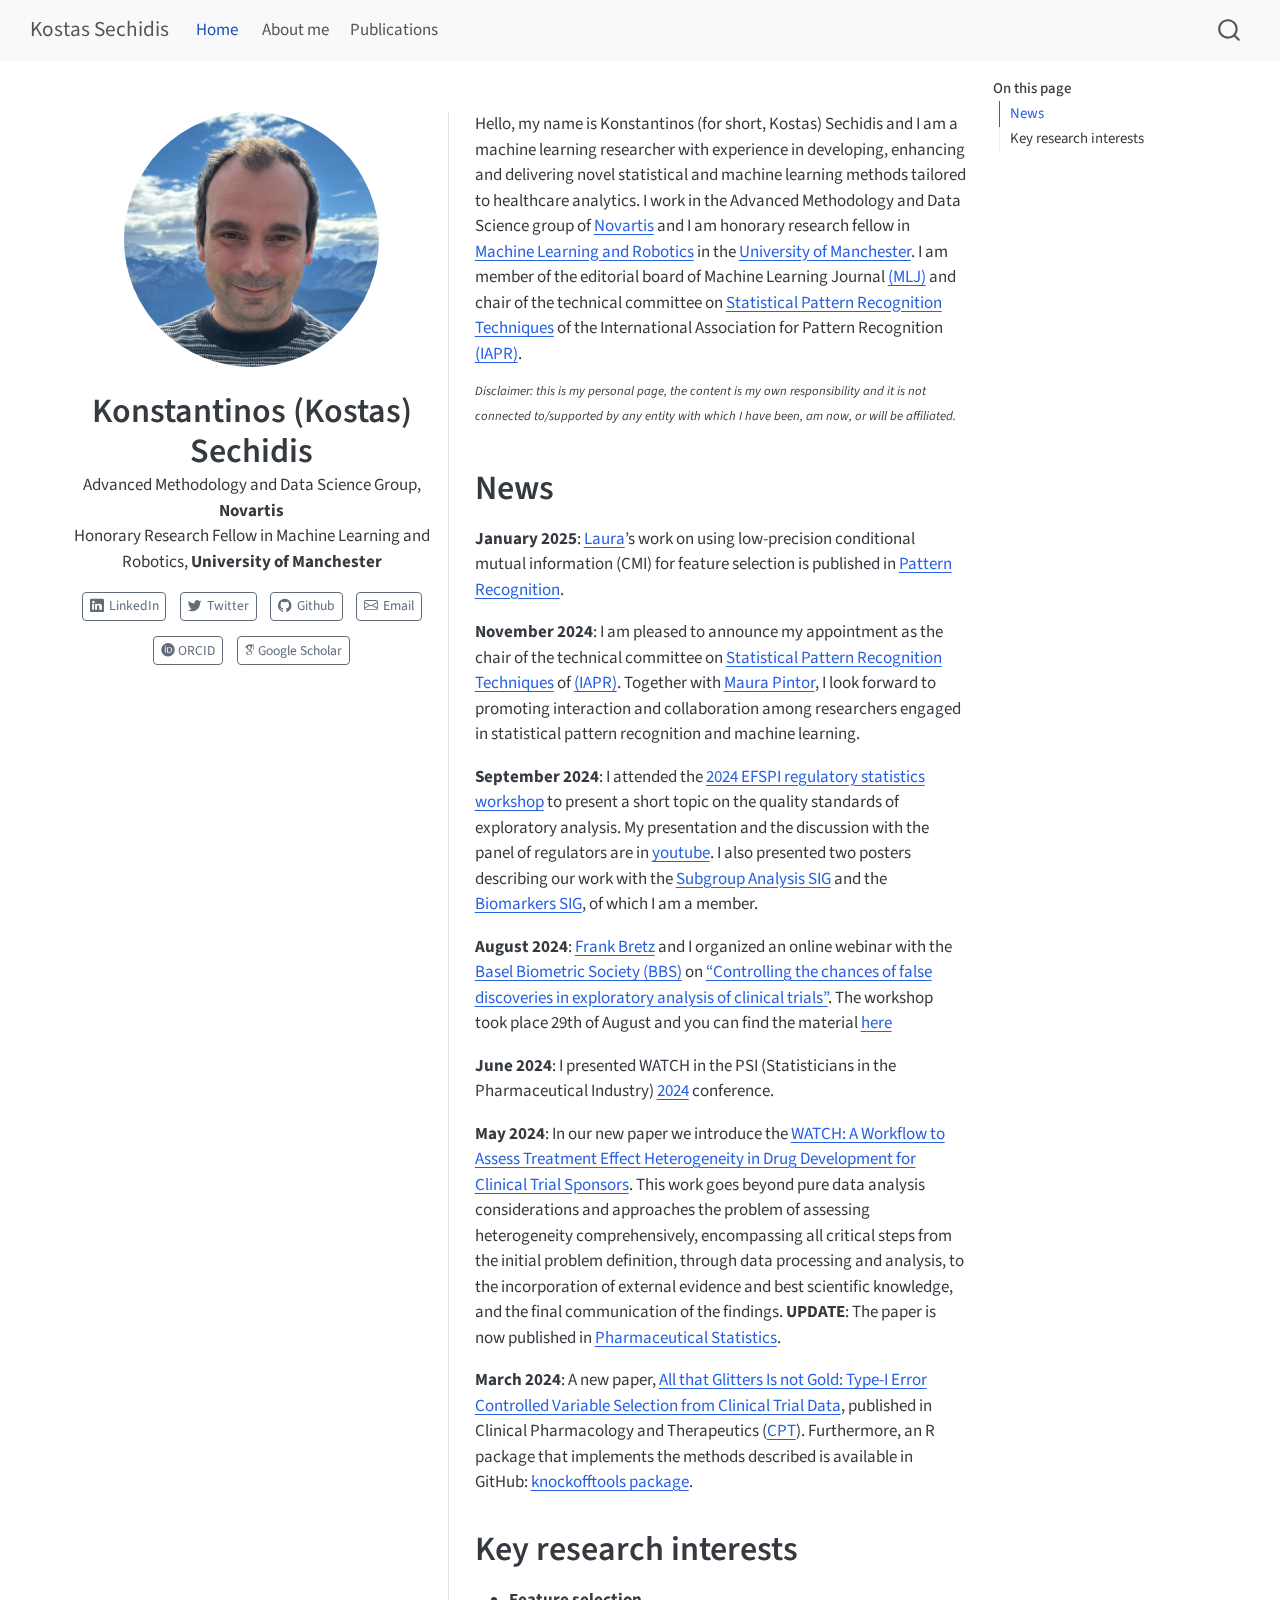
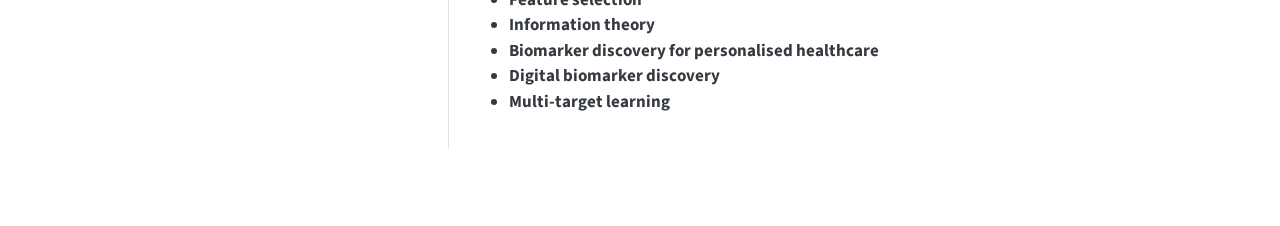
==== index.html @ 97f2a282 "Built site for gh-pages" ====
<!DOCTYPE html>
<html xmlns="http://www.w3.org/1999/xhtml" lang="en" xml:lang="en"><head>

<meta charset="utf-8">
<meta name="generator" content="quarto-1.6.40">

<meta name="viewport" content="width=device-width, initial-scale=1.0, user-scalable=yes">

<meta name="description" content="Advanced Methodology and Data Science Group, Novartis   Honorary Research Fellow in Machine Learning and Robotics, University of Manchester">

<title>Konstantinos (Kostas) Sechidis – Kostas Sechidis</title>
<style>
code{white-space: pre-wrap;}
span.smallcaps{font-variant: small-caps;}
div.columns{display: flex; gap: min(4vw, 1.5em);}
div.column{flex: auto; overflow-x: auto;}
div.hanging-indent{margin-left: 1.5em; text-indent: -1.5em;}
ul.task-list{list-style: none;}
ul.task-list li input[type="checkbox"] {
  width: 0.8em;
  margin: 0 0.8em 0.2em -1em; /* quarto-specific, see https://github.com/quarto-dev/quarto-cli/issues/4556 */ 
  vertical-align: middle;
}
</style>


<script src="site_libs/quarto-nav/quarto-nav.js"></script>
<script src="site_libs/quarto-nav/headroom.min.js"></script>
<script src="site_libs/clipboard/clipboard.min.js"></script>
<script src="site_libs/quarto-search/autocomplete.umd.js"></script>
<script src="site_libs/quarto-search/fuse.min.js"></script>
<script src="site_libs/quarto-search/quarto-search.js"></script>
<meta name="quarto:offset" content="./">
<link href=".//img/thumbnail.jpg" rel="icon" type="image/jpeg">
<script src="site_libs/quarto-html/quarto.js"></script>
<script src="site_libs/quarto-html/popper.min.js"></script>
<script src="site_libs/quarto-html/tippy.umd.min.js"></script>
<link href="site_libs/quarto-html/tippy.css" rel="stylesheet">
<link href="site_libs/quarto-html/quarto-syntax-highlighting-549806ee2085284f45b00abea8c6df48.css" rel="stylesheet" id="quarto-text-highlighting-styles">
<script src="site_libs/bootstrap/bootstrap.min.js"></script>
<link href="site_libs/bootstrap/bootstrap-icons.css" rel="stylesheet">
<link href="site_libs/bootstrap/bootstrap-5027bf1c1f92ac6615724d89c8213d6a.min.css" rel="stylesheet" append-hash="true" id="quarto-bootstrap" data-mode="light">
<link href="site_libs/quarto-contrib/academicons-1.9.2/all.css" rel="stylesheet">
<link href="site_libs/quarto-contrib/academicons-1.9.2/size.css" rel="stylesheet">
<script id="quarto-search-options" type="application/json">{
  "location": "navbar",
  "copy-button": false,
  "collapse-after": 3,
  "panel-placement": "end",
  "type": "overlay",
  "limit": 50,
  "keyboard-shortcut": [
    "f",
    "/",
    "s"
  ],
  "show-item-context": false,
  "language": {
    "search-no-results-text": "No results",
    "search-matching-documents-text": "matching documents",
    "search-copy-link-title": "Copy link to search",
    "search-hide-matches-text": "Hide additional matches",
    "search-more-match-text": "more match in this document",
    "search-more-matches-text": "more matches in this document",
    "search-clear-button-title": "Clear",
    "search-text-placeholder": "",
    "search-detached-cancel-button-title": "Cancel",
    "search-submit-button-title": "Submit",
    "search-label": "Search"
  }
}</script>


<link rel="stylesheet" href="styles.css">
</head>

<body class="nav-fixed">

<div id="quarto-search-results"></div>
  <header id="quarto-header" class="headroom fixed-top">
    <nav class="navbar navbar-expand-lg " data-bs-theme="dark">
      <div class="navbar-container container-fluid">
      <div class="navbar-brand-container mx-auto">
    <a class="navbar-brand" href="./index.html">
    <span class="navbar-title">Kostas Sechidis</span>
    </a>
  </div>
            <div id="quarto-search" class="" title="Search"></div>
          <button class="navbar-toggler" type="button" data-bs-toggle="collapse" data-bs-target="#navbarCollapse" aria-controls="navbarCollapse" role="menu" aria-expanded="false" aria-label="Toggle navigation" onclick="if (window.quartoToggleHeadroom) { window.quartoToggleHeadroom(); }">
  <span class="navbar-toggler-icon"></span>
</button>
          <div class="collapse navbar-collapse" id="navbarCollapse">
            <ul class="navbar-nav navbar-nav-scroll me-auto">
  <li class="nav-item">
    <a class="nav-link active" href="./index.html" aria-current="page"> 
<span class="menu-text">Home</span></a>
  </li>  
  <li class="nav-item">
    <a class="nav-link" href="./experience.html"> 
<span class="menu-text"><i class="ai  ai-CV"></i> About me</span></a>
  </li>  
  <li class="nav-item">
    <a class="nav-link" href="./publications.html"> 
<span class="menu-text">Publications</span></a>
  </li>  
</ul>
          </div> <!-- /navcollapse -->
            <div class="quarto-navbar-tools">
</div>
      </div> <!-- /container-fluid -->
    </nav>
</header>
<!-- content -->
<div id="quarto-content" class="quarto-container page-columns page-rows-contents page-layout-full page-navbar">
<!-- sidebar -->
<!-- margin-sidebar -->
    <div id="quarto-margin-sidebar" class="sidebar margin-sidebar">
        <nav id="TOC" role="doc-toc" class="toc-active">
    <h2 id="toc-title">On this page</h2>
  <ul>
  <li><a href="#news" id="toc-news" class="nav-link active" data-scroll-target="#news">News</a></li>
  <li><a href="#key-research-interests" id="toc-key-research-interests" class="nav-link" data-scroll-target="#key-research-interests">Key research interests</a></li>
  </ul>
</nav>
    </div>
<!-- main -->
<div class="quarto-about-trestles column-page-left">
  <div class="about-entity">
    <img src="img/kostas.jpg" class="about-image
  round " style="height: 15em; width: 15em;">
<header id="title-block-header" class="quarto-title-block default">
<div class="quarto-title">
<h1 class="title">Konstantinos (Kostas) Sechidis</h1>
</div>
<div>
  <div class="description">
    Advanced Methodology and Data Science Group, <strong>Novartis</strong> <br> Honorary Research Fellow in Machine Learning and Robotics, <strong>University of Manchester</strong>
  </div>
</div>
<div class="quarto-title-meta column-page-left">
  </div>
</header>
    <div class="about-links">
  <a href="https://www.linkedin.com/in/konstantinos-kostas-sechidis-19311657/" class="about-link" rel="" target="">
    <i class="bi bi-linkedin"></i>
     <span class="about-link-text">LinkedIn</span>
  </a>
  <a href="https://twitter.com/sechidis" class="about-link" rel="" target="">
    <i class="bi bi-twitter"></i>
     <span class="about-link-text">Twitter</span>
  </a>
  <a href="https://github.com/sechidis" class="about-link" rel="" target="">
    <i class="bi bi-github"></i>
     <span class="about-link-text">Github</span>
  </a>
  <a href="mailto:sechidiskostas@gmail.com" class="about-link" rel="" target="">
    <i class="bi bi-envelope"></i>
     <span class="about-link-text">Email</span>
  </a>
  <a href="http://orcid.org/0000-0001-6582-7453" class="about-link" rel="" target="">
     <span class="about-link-text"><i class="ai  ai-orcid"></i> ORCID</span>
  </a>
  <a href="https://scholar.google.com/citations?user=zcw9w-wAAAAJ&amp;hl=en" class="about-link" rel="" target="">
     <span class="about-link-text"><i class="ai  ai-google-scholar"></i> Google Scholar</span>
  </a>
</div>
  </div>
  <div class="about-contents"><main class="content column-page-left" id="quarto-document-content">

<p>Hello, my name is Konstantinos (for short, Kostas) Sechidis and I am a machine learning researcher with experience in developing, enhancing and delivering novel statistical and machine learning methods tailored to healthcare analytics. I work in the Advanced Methodology and Data Science group of <a href="https://www.novartis.com/">Novartis</a> and I am honorary research fellow in <a href="https://www.cs.manchester.ac.uk/research/expertise/machine-learning-and-robotics/">Machine Learning and Robotics</a> in the <a href="https://www.manchester.ac.uk/">University of Manchester</a>. I am member of the editorial board of Machine Learning Journal <a href="https://link.springer.com/journal/10994/editorial-board">(MLJ)</a> and chair of the technical committee on <a href="https://sites.google.com/view/iapr-tc1/home?pli=1">Statistical Pattern Recognition Techniques</a> of the International Association for Pattern Recognition <a href="https://iapr.org/index.php">(IAPR)</a>.</p>
<p><sup> <em>Disclaimer: this is my personal page, the content is my own responsibility and it is not connected to/supported by any entity with which I have been, am now, or will be affiliated.</em> </sup></p>
<section id="news" class="level1">
<h1>News</h1>
<p><strong>January 2025</strong>: <a href="https://www.researchgate.net/profile/Laura-Moran-Fernandez-2">Laura</a>’s work on using low-precision conditional mutual information (CMI) for feature selection is published in <a href="https://www.sciencedirect.com/science/article/pii/S0031320325000354?CMX_ID=&amp;SIS_ID=&amp;dgcid=STMJ_219742_AUTH_SERV_PA&amp;utm_acid=244457521&amp;utm_campaign=STMJ_219742_AUTH_SERV_PA&amp;utm_in=DM537714&amp;utm_medium=email&amp;utm_source=AC_">Pattern Recognition</a>.</p>
<p><strong>November 2024</strong>: I am pleased to announce my appointment as the chair of the technical committee on <a href="https://sites.google.com/view/iapr-tc1/home?pli=1">Statistical Pattern Recognition Techniques</a> of <a href="https://iapr.org/index.php">(IAPR)</a>. Together with <a href="https://maurapintor.github.io/">Maura Pintor</a>, I look forward to promoting interaction and collaboration among researchers engaged in statistical pattern recognition and machine learning.</p>
<p><strong>September 2024</strong>: I attended the <a href="https://efspieurope.github.io/workshop/next.html">2024 EFSPI regulatory statistics workshop</a> to present a short topic on the quality standards of exploratory analysis. My presentation and the discussion with the panel of regulators are in <a href="https://www.youtube.com/watch?v=5vlTfHA43GI&amp;t=5050s">youtube</a>. I also presented two posters describing our work with the <a href="https://psiweb.org/sigs-special-interest-groups/subgroup-analysis">Subgroup Analysis SIG</a> and the <a href="https://www.psiweb.org/sigs-special-interest-groups/biomarkers">Biomarkers SIG</a>, of which I am a member.</p>
<p><strong>August 2024</strong>: <a href="https://www.linkedin.com/in/frank-bretz-8510415/">Frank Bretz</a> and I organized an online webinar with the <a href="https://baselbiometrics.github.io/home/docs/">Basel Biometric Society (BBS)</a> on <a href="https://baselbiometrics.github.io/home/docs/upcoming/20240829/agenda.pdf">“Controlling the chances of false discoveries in exploratory analysis of clinical trials”</a>. The workshop took place 29th of August and you can find the material <a href="https://baselbiometrics.github.io/home/docs/events_past.html">here</a></p>
<p><strong>June 2024</strong>: I presented WATCH in the PSI (Statisticians in the Pharmaceutical Industry) <a href="https://www.psiweb.org/conferences/about-the-conference">2024</a> conference.</p>
<p><strong>May 2024</strong>: In our new paper we introduce the <a href="https://arxiv.org/abs/2405.00859">WATCH: A Workflow to Assess Treatment Effect Heterogeneity in Drug Development for Clinical Trial Sponsors</a>. This work goes beyond pure data analysis considerations and approaches the problem of assessing heterogeneity comprehensively, encompassing all critical steps from the initial problem definition, through data processing and analysis, to the incorporation of external evidence and best scientific knowledge, and the final communication of the findings. <strong>UPDATE</strong>: The paper is now published in <a href="https://onlinelibrary.wiley.com/doi/full/10.1002/pst.2463">Pharmaceutical Statistics</a>.</p>
<p><strong>March 2024</strong>: A new paper, <a href="https://ascpt.onlinelibrary.wiley.com/doi/full/10.1002/cpt.3211">All that Glitters Is not Gold: Type-I Error Controlled Variable Selection from Clinical Trial Data</a>, published in Clinical Pharmacology and Therapeutics (<a href="https://ascpt.onlinelibrary.wiley.com/journal/15326535">CPT</a>). Furthermore, an R package that implements the methods described is available in GitHub: <a href="https://github.com/Novartis/knockofftools/tree/main">knockofftools package</a>.</p>
<!--
**April 2024**: Together with [Mark Baillie](https://bailliem.github.io), [Frank Bretz](https://www.linkedin.com/in/frank-bretz-8510415) and [Prashanti Goswami](https://www.linkedin.com/in/prashanti-goswami-she-her-15a52110/) we organise the [Data science thinking: making an impact](https://datascience-thinking.github.io/) workshop in [AMLD 2024](https://2024.appliedmldays.org/).
**April 2024**: There is a PhD opportunity by [Gavin Brown](https://profgavinbrown.github.io/) in the UKRI AI Center for Doctoral Training (CDT) in Decision Making for Complex Systems (jointly run between the University of Manchester and the University of Cambridge). The [project](https://ai-decisions-cdt.github.io/hugo-pages/talk/2024_causaleffects_brown_sechidis_bretz/) will focus on the areas of causality and information geometry, with the main objective to study the statistical properties of various causal effect measures and understand/reduce their inherent uncertainty. [Frank Bretz](https://www.linkedin.com/in/frank-bretz-8510415/) and I will also co-supervise/advise the student.
**Nov 2023**: Gave an invited presentation in the European Statistical Forum. This year's topic was: [Statistical Methodology in Precision Medicine and the role of Artificial Intelligence](https://lsacademy.com/en/product/european-statistical-forum-4/).
**Sep 2023**: Present our work on controlled biomarker discovery in the [5th Conference of the Central European Network (CEN)](https://cen2023.github.io/home/index.html).
**Jan 2023**: I have been appointed vice-chair of the technical committee on [Statistical Pattern Recognition Techniques](https://sites.google.com/view/iapr-tc1/home?pli=1) of the International Association for Pattern Recognition [(IAPR)](https://iapr.org/index.php).
**Dec 2022**: Our paper on benchmarking methods for characterising treatment effect heterogeneity in clinical trials published in [Biometrical Journal](https://onlinelibrary.wiley.com/doi/full/10.1002/bimj.202100337). If you are interested on simulating datasets of heterogeneous treatment effects you can check our [benchtm](https://github.com/Sophie-Sun/benchtm) package.
**Sep 2021**: [Lasse Hansen](https://lassehansen.me/)'s work on assessing depression using speech emotion recognition systems is available in [biorxiv](https://www.biorxiv.org/content/10.1101/2021.09.01.458536v1). For those interested, Lasse's has a [twitter thread](https://twitter.com/HansenLasse94/status/1434789476623060993) that summarizes some of the main points of the paper.
**Aug 2021**: On September 13th, together with colleagues from industry and academia, we organise the second edition of [PharML](https://sites.google.com/view/pharml2021/) workshop,  colocated with [ECML-PKDD 2021](https://2021.ecmlpkdd.org/). Check the exciting program [here](https://sites.google.com/view/pharml2021/program). 
**Jul 2021**: The paper on using knockoffs for controlled predictive biomarker identification has just been published in [Statistics in Medicine](https://onlinelibrary.wiley.com/doi/10.1002/sim.9134). For those interested, check out an earlier [work](https://onlinelibrary.wiley.com/doi/full/10.1002/sim.8955) from our group (Advanced Methodology and Data Science in Novartis) where the sequential knockoffs algorithm was introduced.
Apr 2021: The paper of my post-doc in Roche is published and open access in Artificial Intelligence in Medicine.
Oct 2020: I am now member of the editorial board of the Machine Learning Journal (MLJ). I also joined the Subgroup Analysis special interest group, which is sponsored by the European Federation of Statisticians in the Pharmaceutical Industry (EFSPI) and the Statisticians in the Pharmaceutical Industry (PSI) organisation.
Sept 2020: On the September 18th I will present on the Statistical Learning workshop organised by the Data Mining and Machine Learning group of the University of Geneva. The aim of the workshop is to bring together the research communities of statistics and machine learning to foster a discussion between the two fields and develop research synergies. For more details and registration see here.
June 2020: I joined Novartis’ Advanced Methodology and Data Science (AMDS) group, where I focus on developing novel machine learning methods with the aim of improving drug development in multiple projects. Furthermore, in collaboration with data scientists and biostatisticians, we work to ensure that state-of-the-art statistical and machine learning methods are used at the trial and project level.
-->
</section>
<section id="key-research-interests" class="level1">
<h1>Key research interests</h1>
<ul>
<li><strong>Feature selection</strong></li>
<li><strong>Information theory</strong></li>
<li><strong>Biomarker discovery for personalised healthcare</strong></li>
<li><strong>Digital biomarker discovery</strong></li>
<li><strong>Multi-target learning</strong></li>
</ul>


</section>
</main></div>
</div>
 <!-- /main -->
<script id="quarto-html-after-body" type="application/javascript">
window.document.addEventListener("DOMContentLoaded", function (event) {
  const toggleBodyColorMode = (bsSheetEl) => {
    const mode = bsSheetEl.getAttribute("data-mode");
    const bodyEl = window.document.querySelector("body");
    if (mode === "dark") {
      bodyEl.classList.add("quarto-dark");
      bodyEl.classList.remove("quarto-light");
    } else {
      bodyEl.classList.add("quarto-light");
      bodyEl.classList.remove("quarto-dark");
    }
  }
  const toggleBodyColorPrimary = () => {
    const bsSheetEl = window.document.querySelector("link#quarto-bootstrap");
    if (bsSheetEl) {
      toggleBodyColorMode(bsSheetEl);
    }
  }
  toggleBodyColorPrimary();  
  const isCodeAnnotation = (el) => {
    for (const clz of el.classList) {
      if (clz.startsWith('code-annotation-')) {                     
        return true;
      }
    }
    return false;
  }
  const onCopySuccess = function(e) {
    // button target
    const button = e.trigger;
    // don't keep focus
    button.blur();
    // flash "checked"
    button.classList.add('code-copy-button-checked');
    var currentTitle = button.getAttribute("title");
    button.setAttribute("title", "Copied!");
    let tooltip;
    if (window.bootstrap) {
      button.setAttribute("data-bs-toggle", "tooltip");
      button.setAttribute("data-bs-placement", "left");
      button.setAttribute("data-bs-title", "Copied!");
      tooltip = new bootstrap.Tooltip(button, 
        { trigger: "manual", 
          customClass: "code-copy-button-tooltip",
          offset: [0, -8]});
      tooltip.show();    
    }
    setTimeout(function() {
      if (tooltip) {
        tooltip.hide();
        button.removeAttribute("data-bs-title");
        button.removeAttribute("data-bs-toggle");
        button.removeAttribute("data-bs-placement");
      }
      button.setAttribute("title", currentTitle);
      button.classList.remove('code-copy-button-checked');
    }, 1000);
    // clear code selection
    e.clearSelection();
  }
  const getTextToCopy = function(trigger) {
      const codeEl = trigger.previousElementSibling.cloneNode(true);
      for (const childEl of codeEl.children) {
        if (isCodeAnnotation(childEl)) {
          childEl.remove();
        }
      }
      return codeEl.innerText;
  }
  const clipboard = new window.ClipboardJS('.code-copy-button:not([data-in-quarto-modal])', {
    text: getTextToCopy
  });
  clipboard.on('success', onCopySuccess);
  if (window.document.getElementById('quarto-embedded-source-code-modal')) {
    const clipboardModal = new window.ClipboardJS('.code-copy-button[data-in-quarto-modal]', {
      text: getTextToCopy,
      container: window.document.getElementById('quarto-embedded-source-code-modal')
    });
    clipboardModal.on('success', onCopySuccess);
  }
    var localhostRegex = new RegExp(/^(?:http|https):\/\/localhost\:?[0-9]*\//);
    var mailtoRegex = new RegExp(/^mailto:/);
      var filterRegex = new RegExp("https:\/\/sechidis\.github\.io\/");
    var isInternal = (href) => {
        return filterRegex.test(href) || localhostRegex.test(href) || mailtoRegex.test(href);
    }
    // Inspect non-navigation links and adorn them if external
 	var links = window.document.querySelectorAll('a[href]:not(.nav-link):not(.navbar-brand):not(.toc-action):not(.sidebar-link):not(.sidebar-item-toggle):not(.pagination-link):not(.no-external):not([aria-hidden]):not(.dropdown-item):not(.quarto-navigation-tool):not(.about-link)');
    for (var i=0; i<links.length; i++) {
      const link = links[i];
      if (!isInternal(link.href)) {
        // undo the damage that might have been done by quarto-nav.js in the case of
        // links that we want to consider external
        if (link.dataset.originalHref !== undefined) {
          link.href = link.dataset.originalHref;
        }
      }
    }
  function tippyHover(el, contentFn, onTriggerFn, onUntriggerFn) {
    const config = {
      allowHTML: true,
      maxWidth: 500,
      delay: 100,
      arrow: false,
      appendTo: function(el) {
          return el.parentElement;
      },
      interactive: true,
      interactiveBorder: 10,
      theme: 'quarto',
      placement: 'bottom-start',
    };
    if (contentFn) {
      config.content = contentFn;
    }
    if (onTriggerFn) {
      config.onTrigger = onTriggerFn;
    }
    if (onUntriggerFn) {
      config.onUntrigger = onUntriggerFn;
    }
    window.tippy(el, config); 
  }
  const noterefs = window.document.querySelectorAll('a[role="doc-noteref"]');
  for (var i=0; i<noterefs.length; i++) {
    const ref = noterefs[i];
    tippyHover(ref, function() {
      // use id or data attribute instead here
      let href = ref.getAttribute('data-footnote-href') || ref.getAttribute('href');
      try { href = new URL(href).hash; } catch {}
      const id = href.replace(/^#\/?/, "");
      const note = window.document.getElementById(id);
      if (note) {
        return note.innerHTML;
      } else {
        return "";
      }
    });
  }
  const xrefs = window.document.querySelectorAll('a.quarto-xref');
  const processXRef = (id, note) => {
    // Strip column container classes
    const stripColumnClz = (el) => {
      el.classList.remove("page-full", "page-columns");
      if (el.children) {
        for (const child of el.children) {
          stripColumnClz(child);
        }
      }
    }
    stripColumnClz(note)
    if (id === null || id.startsWith('sec-')) {
      // Special case sections, only their first couple elements
      const container = document.createElement("div");
      if (note.children && note.children.length > 2) {
        container.appendChild(note.children[0].cloneNode(true));
        for (let i = 1; i < note.children.length; i++) {
          const child = note.children[i];
          if (child.tagName === "P" && child.innerText === "") {
            continue;
          } else {
            container.appendChild(child.cloneNode(true));
            break;
          }
        }
        if (window.Quarto?.typesetMath) {
          window.Quarto.typesetMath(container);
        }
        return container.innerHTML
      } else {
        if (window.Quarto?.typesetMath) {
          window.Quarto.typesetMath(note);
        }
        return note.innerHTML;
      }
    } else {
      // Remove any anchor links if they are present
      const anchorLink = note.querySelector('a.anchorjs-link');
      if (anchorLink) {
        anchorLink.remove();
      }
      if (window.Quarto?.typesetMath) {
        window.Quarto.typesetMath(note);
      }
      if (note.classList.contains("callout")) {
        return note.outerHTML;
      } else {
        return note.innerHTML;
      }
    }
  }
  for (var i=0; i<xrefs.length; i++) {
    const xref = xrefs[i];
    tippyHover(xref, undefined, function(instance) {
      instance.disable();
      let url = xref.getAttribute('href');
      let hash = undefined; 
      if (url.startsWith('#')) {
        hash = url;
      } else {
        try { hash = new URL(url).hash; } catch {}
      }
      if (hash) {
        const id = hash.replace(/^#\/?/, "");
        const note = window.document.getElementById(id);
        if (note !== null) {
          try {
            const html = processXRef(id, note.cloneNode(true));
            instance.setContent(html);
          } finally {
            instance.enable();
            instance.show();
          }
        } else {
          // See if we can fetch this
          fetch(url.split('#')[0])
          .then(res => res.text())
          .then(html => {
            const parser = new DOMParser();
            const htmlDoc = parser.parseFromString(html, "text/html");
            const note = htmlDoc.getElementById(id);
            if (note !== null) {
              const html = processXRef(id, note);
              instance.setContent(html);
            } 
          }).finally(() => {
            instance.enable();
            instance.show();
          });
        }
      } else {
        // See if we can fetch a full url (with no hash to target)
        // This is a special case and we should probably do some content thinning / targeting
        fetch(url)
        .then(res => res.text())
        .then(html => {
          const parser = new DOMParser();
          const htmlDoc = parser.parseFromString(html, "text/html");
          const note = htmlDoc.querySelector('main.content');
          if (note !== null) {
            // This should only happen for chapter cross references
            // (since there is no id in the URL)
            // remove the first header
            if (note.children.length > 0 && note.children[0].tagName === "HEADER") {
              note.children[0].remove();
            }
            const html = processXRef(null, note);
            instance.setContent(html);
          } 
        }).finally(() => {
          instance.enable();
          instance.show();
        });
      }
    }, function(instance) {
    });
  }
      let selectedAnnoteEl;
      const selectorForAnnotation = ( cell, annotation) => {
        let cellAttr = 'data-code-cell="' + cell + '"';
        let lineAttr = 'data-code-annotation="' +  annotation + '"';
        const selector = 'span[' + cellAttr + '][' + lineAttr + ']';
        return selector;
      }
      const selectCodeLines = (annoteEl) => {
        const doc = window.document;
        const targetCell = annoteEl.getAttribute("data-target-cell");
        const targetAnnotation = annoteEl.getAttribute("data-target-annotation");
        const annoteSpan = window.document.querySelector(selectorForAnnotation(targetCell, targetAnnotation));
        const lines = annoteSpan.getAttribute("data-code-lines").split(",");
        const lineIds = lines.map((line) => {
          return targetCell + "-" + line;
        })
        let top = null;
        let height = null;
        let parent = null;
        if (lineIds.length > 0) {
            //compute the position of the single el (top and bottom and make a div)
            const el = window.document.getElementById(lineIds[0]);
            top = el.offsetTop;
            height = el.offsetHeight;
            parent = el.parentElement.parentElement;
          if (lineIds.length > 1) {
            const lastEl = window.document.getElementById(lineIds[lineIds.length - 1]);
            const bottom = lastEl.offsetTop + lastEl.offsetHeight;
            height = bottom - top;
          }
          if (top !== null && height !== null && parent !== null) {
            // cook up a div (if necessary) and position it 
            let div = window.document.getElementById("code-annotation-line-highlight");
            if (div === null) {
              div = window.document.createElement("div");
              div.setAttribute("id", "code-annotation-line-highlight");
              div.style.position = 'absolute';
              parent.appendChild(div);
            }
            div.style.top = top - 2 + "px";
            div.style.height = height + 4 + "px";
            div.style.left = 0;
            let gutterDiv = window.document.getElementById("code-annotation-line-highlight-gutter");
            if (gutterDiv === null) {
              gutterDiv = window.document.createElement("div");
              gutterDiv.setAttribute("id", "code-annotation-line-highlight-gutter");
              gutterDiv.style.position = 'absolute';
              const codeCell = window.document.getElementById(targetCell);
              const gutter = codeCell.querySelector('.code-annotation-gutter');
              gutter.appendChild(gutterDiv);
            }
            gutterDiv.style.top = top - 2 + "px";
            gutterDiv.style.height = height + 4 + "px";
          }
          selectedAnnoteEl = annoteEl;
        }
      };
      const unselectCodeLines = () => {
        const elementsIds = ["code-annotation-line-highlight", "code-annotation-line-highlight-gutter"];
        elementsIds.forEach((elId) => {
          const div = window.document.getElementById(elId);
          if (div) {
            div.remove();
          }
        });
        selectedAnnoteEl = undefined;
      };
        // Handle positioning of the toggle
    window.addEventListener(
      "resize",
      throttle(() => {
        elRect = undefined;
        if (selectedAnnoteEl) {
          selectCodeLines(selectedAnnoteEl);
        }
      }, 10)
    );
    function throttle(fn, ms) {
    let throttle = false;
    let timer;
      return (...args) => {
        if(!throttle) { // first call gets through
            fn.apply(this, args);
            throttle = true;
        } else { // all the others get throttled
            if(timer) clearTimeout(timer); // cancel #2
            timer = setTimeout(() => {
              fn.apply(this, args);
              timer = throttle = false;
            }, ms);
        }
      };
    }
      // Attach click handler to the DT
      const annoteDls = window.document.querySelectorAll('dt[data-target-cell]');
      for (const annoteDlNode of annoteDls) {
        annoteDlNode.addEventListener('click', (event) => {
          const clickedEl = event.target;
          if (clickedEl !== selectedAnnoteEl) {
            unselectCodeLines();
            const activeEl = window.document.querySelector('dt[data-target-cell].code-annotation-active');
            if (activeEl) {
              activeEl.classList.remove('code-annotation-active');
            }
            selectCodeLines(clickedEl);
            clickedEl.classList.add('code-annotation-active');
          } else {
            // Unselect the line
            unselectCodeLines();
            clickedEl.classList.remove('code-annotation-active');
          }
        });
      }
  const findCites = (el) => {
    const parentEl = el.parentElement;
    if (parentEl) {
      const cites = parentEl.dataset.cites;
      if (cites) {
        return {
          el,
          cites: cites.split(' ')
        };
      } else {
        return findCites(el.parentElement)
      }
    } else {
      return undefined;
    }
  };
  var bibliorefs = window.document.querySelectorAll('a[role="doc-biblioref"]');
  for (var i=0; i<bibliorefs.length; i++) {
    const ref = bibliorefs[i];
    const citeInfo = findCites(ref);
    if (citeInfo) {
      tippyHover(citeInfo.el, function() {
        var popup = window.document.createElement('div');
        citeInfo.cites.forEach(function(cite) {
          var citeDiv = window.document.createElement('div');
          citeDiv.classList.add('hanging-indent');
          citeDiv.classList.add('csl-entry');
          var biblioDiv = window.document.getElementById('ref-' + cite);
          if (biblioDiv) {
            citeDiv.innerHTML = biblioDiv.innerHTML;
          }
          popup.appendChild(citeDiv);
        });
        return popup.innerHTML;
      });
    }
  }
});
</script>
</div> <!-- /content -->




</body></html>
---- site_libs/quarto-html/tippy.css ----
.tippy-box[data-animation=fade][data-state=hidden]{opacity:0}[data-tippy-root]{max-width:calc(100vw - 10px)}.tippy-box{position:relative;background-color:#333;color:#fff;border-radius:4px;font-size:14px;line-height:1.4;white-space:normal;outline:0;transition-property:transform,visibility,opacity}.tippy-box[data-placement^=top]>.tippy-arrow{bottom:0}.tippy-box[data-placement^=top]>.tippy-arrow:before{bottom:-7px;left:0;border-width:8px 8px 0;border-top-color:initial;transform-origin:center top}.tippy-box[data-placement^=bottom]>.tippy-arrow{top:0}.tippy-box[data-placement^=bottom]>.tippy-arrow:before{top:-7px;left:0;border-width:0 8px 8px;border-bottom-color:initial;transform-origin:center bottom}.tippy-box[data-placement^=left]>.tippy-arrow{right:0}.tippy-box[data-placement^=left]>.tippy-arrow:before{border-width:8px 0 8px 8px;border-left-color:initial;right:-7px;transform-origin:center left}.tippy-box[data-placement^=right]>.tippy-arrow{left:0}.tippy-box[data-placement^=right]>.tippy-arrow:before{left:-7px;border-width:8px 8px 8px 0;border-right-color:initial;transform-origin:center right}.tippy-box[data-inertia][data-state=visible]{transition-timing-function:cubic-bezier(.54,1.5,.38,1.11)}.tippy-arrow{width:16px;height:16px;color:#333}.tippy-arrow:before{content:"";position:absolute;border-color:transparent;border-style:solid}.tippy-content{position:relative;padding:5px 9px;z-index:1}
---- site_libs/quarto-html/quarto-syntax-highlighting-549806ee2085284f45b00abea8c6df48.css ----
/* quarto syntax highlight colors */
:root {
  --quarto-hl-ot-color: #003B4F;
  --quarto-hl-at-color: #657422;
  --quarto-hl-ss-color: #20794D;
  --quarto-hl-an-color: #5E5E5E;
  --quarto-hl-fu-color: #4758AB;
  --quarto-hl-st-color: #20794D;
  --quarto-hl-cf-color: #003B4F;
  --quarto-hl-op-color: #5E5E5E;
  --quarto-hl-er-color: #AD0000;
  --quarto-hl-bn-color: #AD0000;
  --quarto-hl-al-color: #AD0000;
  --quarto-hl-va-color: #111111;
  --quarto-hl-bu-color: inherit;
  --quarto-hl-ex-color: inherit;
  --quarto-hl-pp-color: #AD0000;
  --quarto-hl-in-color: #5E5E5E;
  --quarto-hl-vs-color: #20794D;
  --quarto-hl-wa-color: #5E5E5E;
  --quarto-hl-do-color: #5E5E5E;
  --quarto-hl-im-color: #00769E;
  --quarto-hl-ch-color: #20794D;
  --quarto-hl-dt-color: #AD0000;
  --quarto-hl-fl-color: #AD0000;
  --quarto-hl-co-color: #5E5E5E;
  --quarto-hl-cv-color: #5E5E5E;
  --quarto-hl-cn-color: #8f5902;
  --quarto-hl-sc-color: #5E5E5E;
  --quarto-hl-dv-color: #AD0000;
  --quarto-hl-kw-color: #003B4F;
}

/* other quarto variables */
:root {
  --quarto-font-monospace: SFMono-Regular, Menlo, Monaco, Consolas, "Liberation Mono", "Courier New", monospace;
}

pre > code.sourceCode > span {
  color: #003B4F;
}

code span {
  color: #003B4F;
}

code.sourceCode > span {
  color: #003B4F;
}

div.sourceCode,
div.sourceCode pre.sourceCode {
  color: #003B4F;
}

code span.ot {
  color: #003B4F;
  font-style: inherit;
}

code span.at {
  color: #657422;
  font-style: inherit;
}

code span.ss {
  color: #20794D;
  font-style: inherit;
}

code span.an {
  color: #5E5E5E;
  font-style: inherit;
}

code span.fu {
  color: #4758AB;
  font-style: inherit;
}

code span.st {
  color: #20794D;
  font-style: inherit;
}

code span.cf {
  color: #003B4F;
  font-weight: bold;
  font-style: inherit;
}

code span.op {
  color: #5E5E5E;
  font-style: inherit;
}

code span.er {
  color: #AD0000;
  font-style: inherit;
}

code span.bn {
  color: #AD0000;
  font-style: inherit;
}

code span.al {
  color: #AD0000;
  font-style: inherit;
}

code span.va {
  color: #111111;
  font-style: inherit;
}

code span.bu {
  font-style: inherit;
}

code span.ex {
  font-style: inherit;
}

code span.pp {
  color: #AD0000;
  font-style: inherit;
}

code span.in {
  color: #5E5E5E;
  font-style: inherit;
}

code span.vs {
  color: #20794D;
  font-style: inherit;
}

code span.wa {
  color: #5E5E5E;
  font-style: italic;
}

code span.do {
  color: #5E5E5E;
  font-style: italic;
}

code span.im {
  color: #00769E;
  font-style: inherit;
}

code span.ch {
  color: #20794D;
  font-style: inherit;
}

code span.dt {
  color: #AD0000;
  font-style: inherit;
}

code span.fl {
  color: #AD0000;
  font-style: inherit;
}

code span.co {
  color: #5E5E5E;
  font-style: inherit;
}

code span.cv {
  color: #5E5E5E;
  font-style: italic;
}

code span.cn {
  color: #8f5902;
  font-style: inherit;
}

code span.sc {
  color: #5E5E5E;
  font-style: inherit;
}

code span.dv {
  color: #AD0000;
  font-style: inherit;
}

code span.kw {
  color: #003B4F;
  font-weight: bold;
  font-style: inherit;
}

.prevent-inlining {
  content: "</";
}

/*# sourceMappingURL=ae99138f4fbc2fb4c9f5e5cd69c22459.css.map */
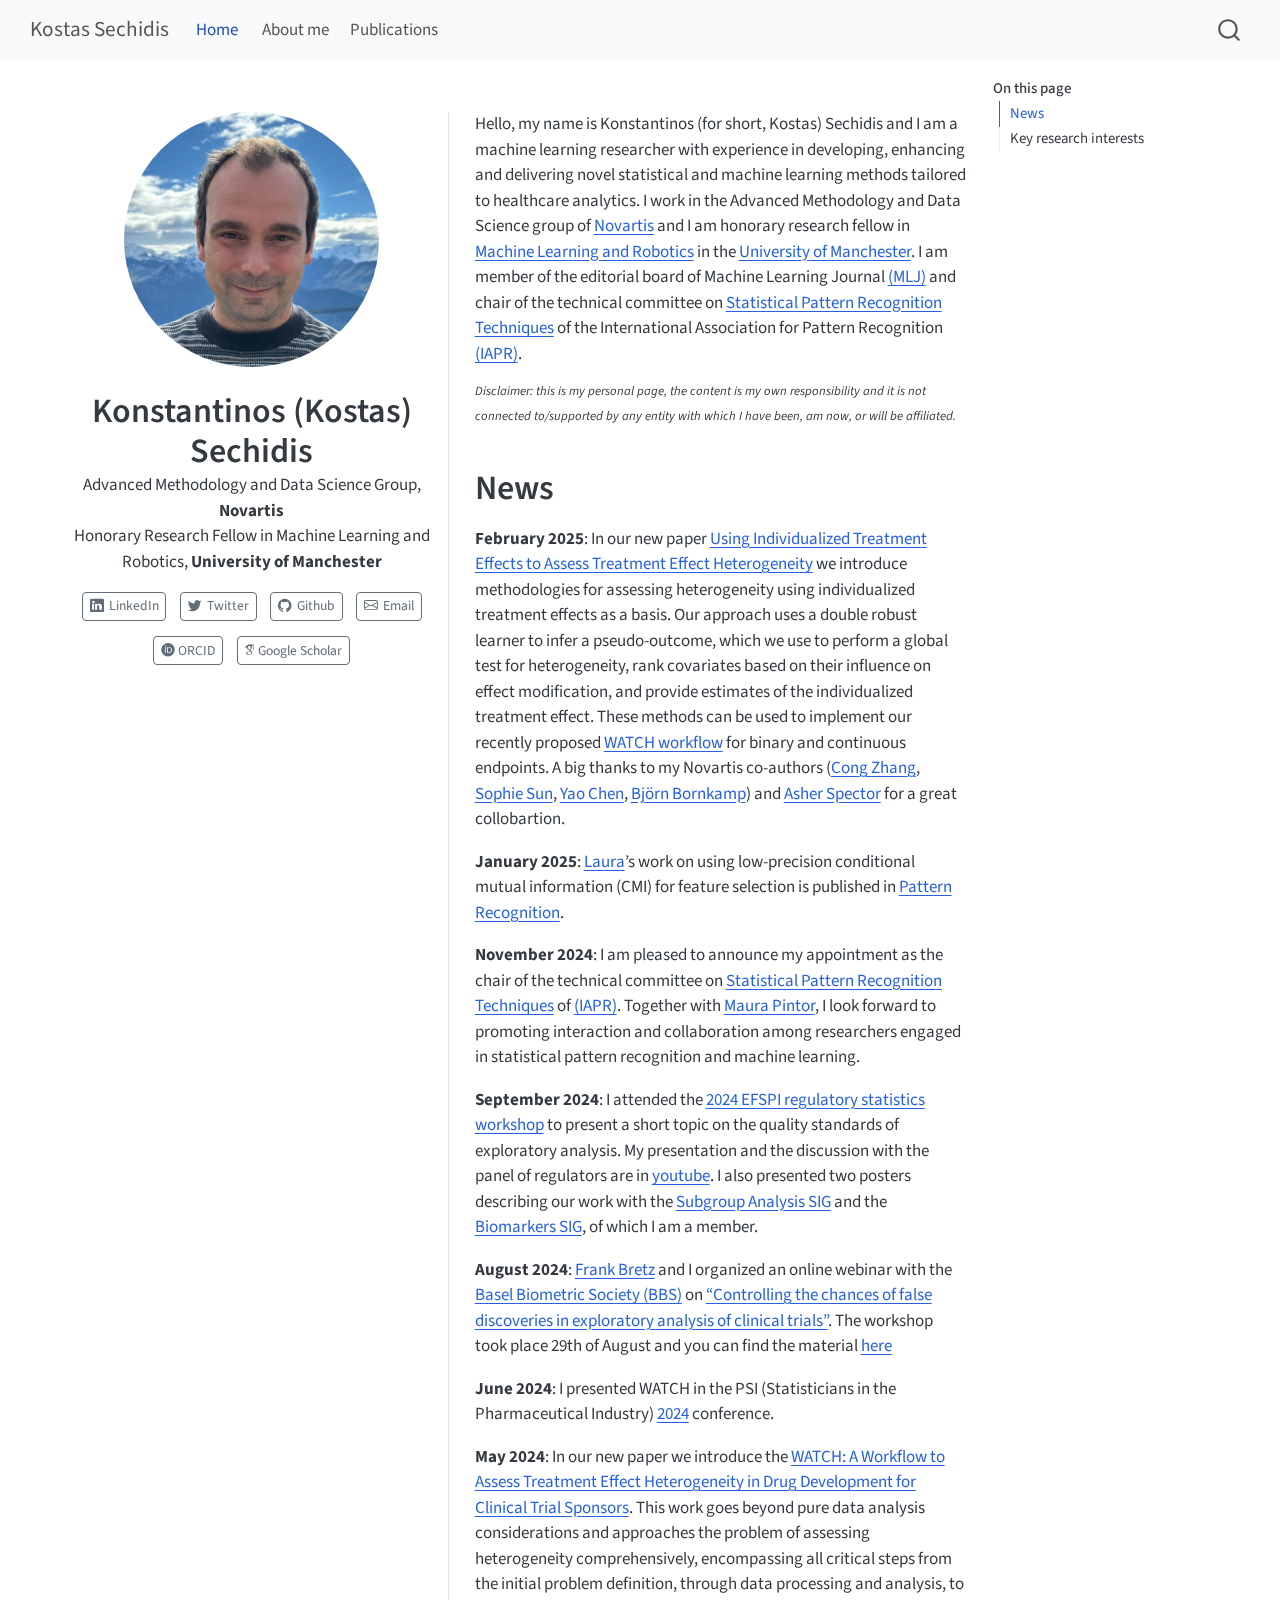
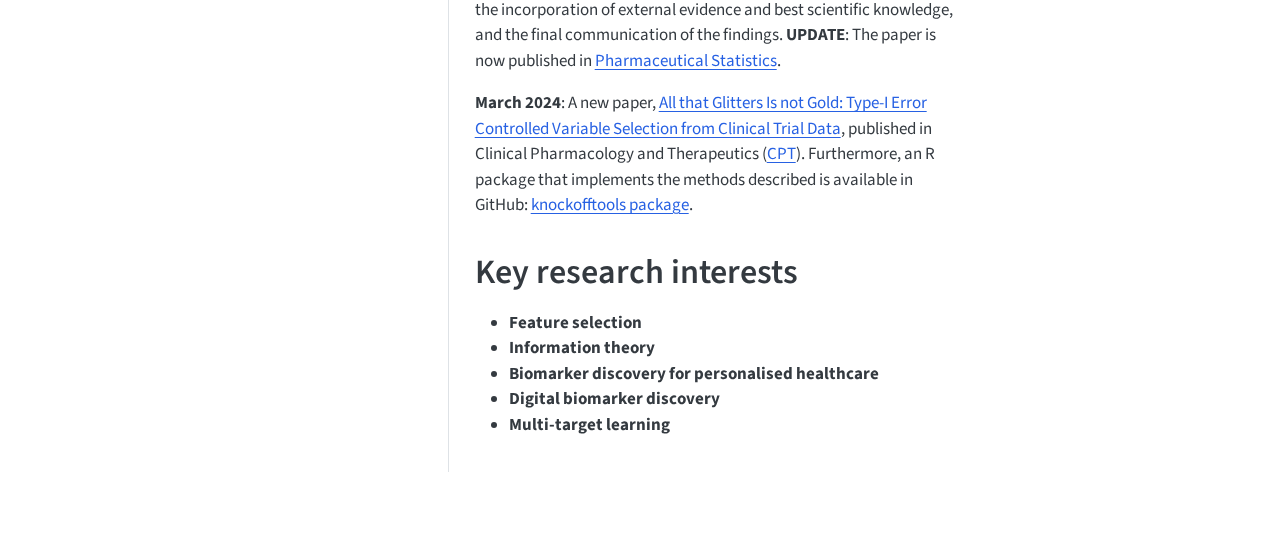
==== commit 4042b40e: "Built site for gh-pages" ====
--- a/index.html
+++ b/index.html
@@ -171,6 +171,7 @@
 <p><sup> <em>Disclaimer: this is my personal page, the content is my own responsibility and it is not connected to/supported by any entity with which I have been, am now, or will be affiliated.</em> </sup></p>
 <section id="news" class="level1">
 <h1>News</h1>
+<p><strong>February 2025</strong>: In our new paper <a href="https://arxiv.org/abs/2502.00713">Using Individualized Treatment Effects to Assess Treatment Effect Heterogeneity</a> we introduce methodologies for assessing heterogeneity using individualized treatment effects as a basis. Our approach uses a double robust learner to infer a pseudo-outcome, which we use to perform a global test for heterogeneity, rank covariates based on their influence on effect modification, and provide estimates of the individualized treatment effect. These methods can be used to implement our recently proposed <a href="https://onlinelibrary.wiley.com/doi/full/10.1002/pst.2463">WATCH workflow</a> for binary and continuous endpoints. A big thanks to my Novartis co-authors (<a href="https://www.linkedin.com/in/cong-zhang-58777514b/">Cong Zhang</a>, <a href="https://www.linkedin.com/in/sun-hui-sophie-b7628581/">Sophie Sun</a>, <a href="https://www.linkedin.com/in/yao-chen-7967117b/">Yao Chen</a>, <a href="https://scholar.google.de/citations?user=HX-5x8oAAAAJ">Björn Bornkamp</a>) and <a href="https://amspector100.github.io/">Asher Spector</a> for a great collobartion.</p>
 <p><strong>January 2025</strong>: <a href="https://www.researchgate.net/profile/Laura-Moran-Fernandez-2">Laura</a>’s work on using low-precision conditional mutual information (CMI) for feature selection is published in <a href="https://www.sciencedirect.com/science/article/pii/S0031320325000354?CMX_ID=&amp;SIS_ID=&amp;dgcid=STMJ_219742_AUTH_SERV_PA&amp;utm_acid=244457521&amp;utm_campaign=STMJ_219742_AUTH_SERV_PA&amp;utm_in=DM537714&amp;utm_medium=email&amp;utm_source=AC_">Pattern Recognition</a>.</p>
 <p><strong>November 2024</strong>: I am pleased to announce my appointment as the chair of the technical committee on <a href="https://sites.google.com/view/iapr-tc1/home?pli=1">Statistical Pattern Recognition Techniques</a> of <a href="https://iapr.org/index.php">(IAPR)</a>. Together with <a href="https://maurapintor.github.io/">Maura Pintor</a>, I look forward to promoting interaction and collaboration among researchers engaged in statistical pattern recognition and machine learning.</p>
 <p><strong>September 2024</strong>: I attended the <a href="https://efspieurope.github.io/workshop/next.html">2024 EFSPI regulatory statistics workshop</a> to present a short topic on the quality standards of exploratory analysis. My presentation and the discussion with the panel of regulators are in <a href="https://www.youtube.com/watch?v=5vlTfHA43GI&amp;t=5050s">youtube</a>. I also presented two posters describing our work with the <a href="https://psiweb.org/sigs-special-interest-groups/subgroup-analysis">Subgroup Analysis SIG</a> and the <a href="https://www.psiweb.org/sigs-special-interest-groups/biomarkers">Biomarkers SIG</a>, of which I am a member.</p>
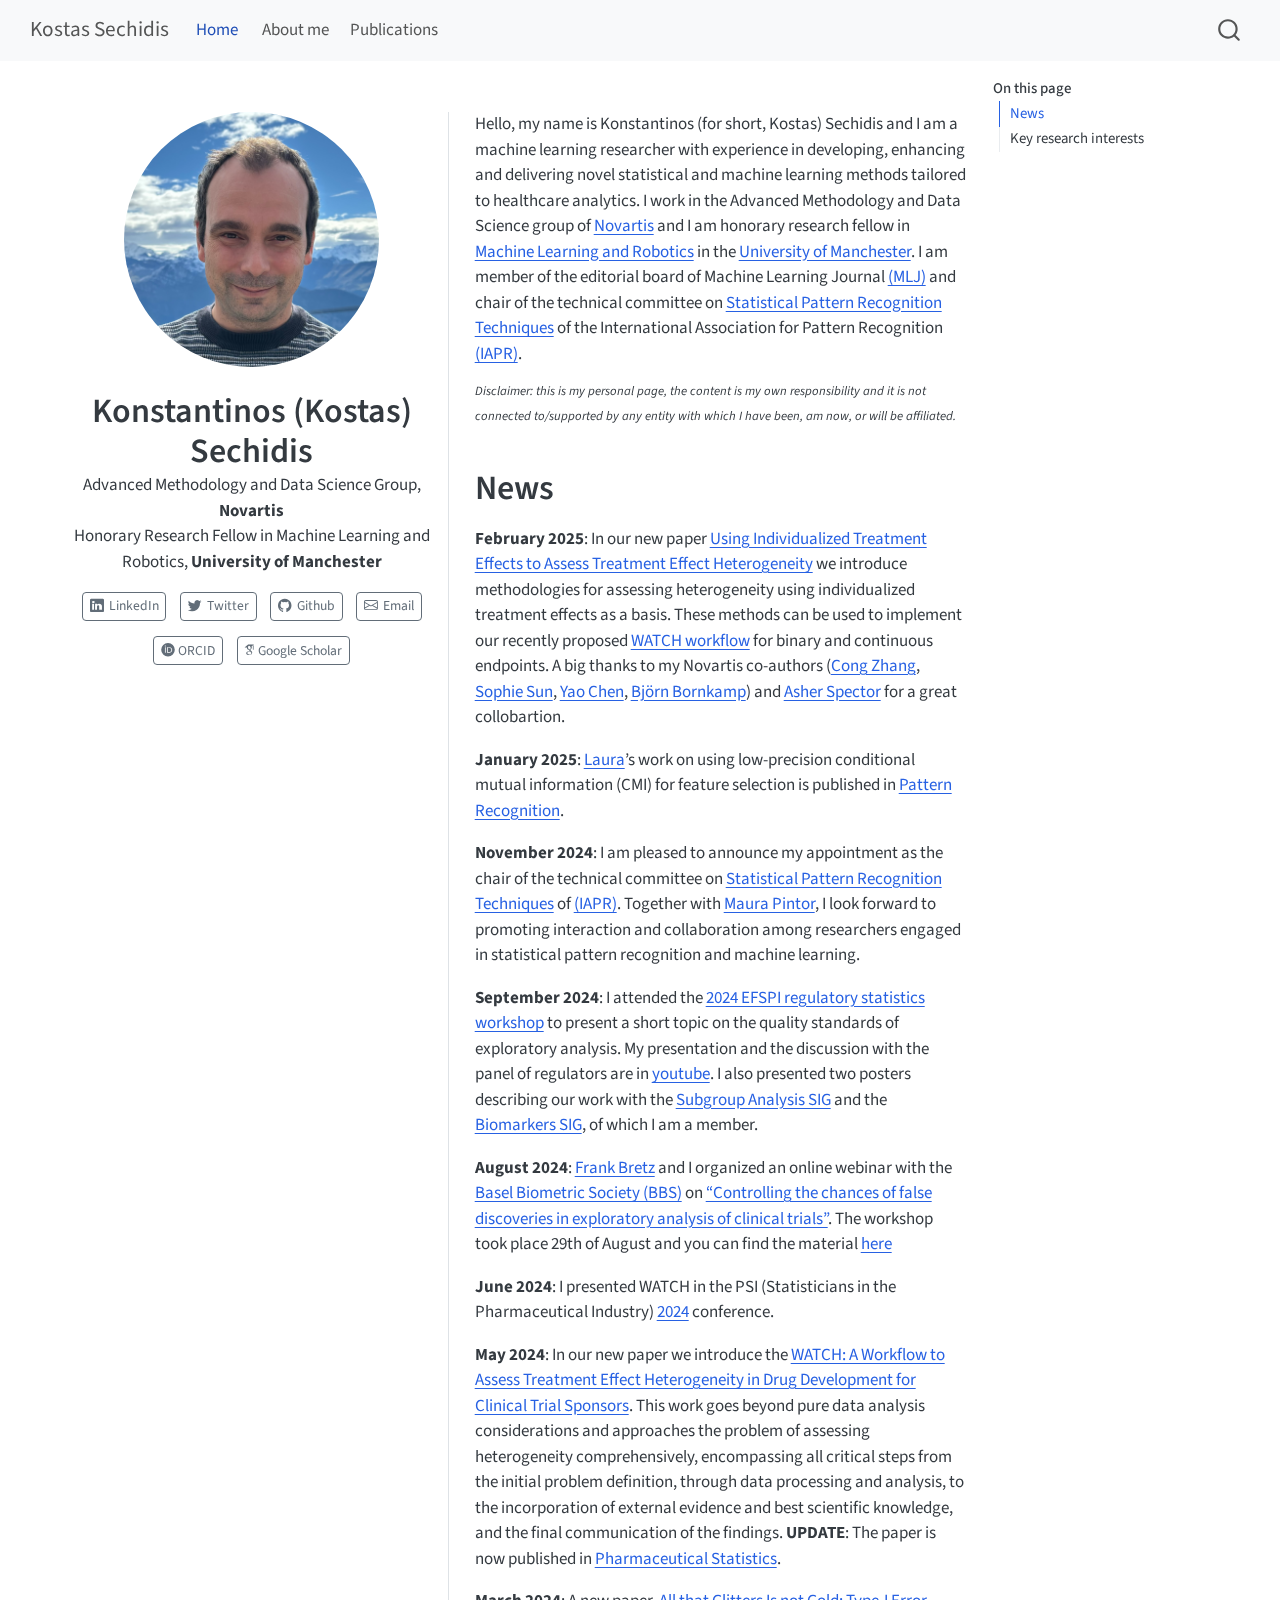
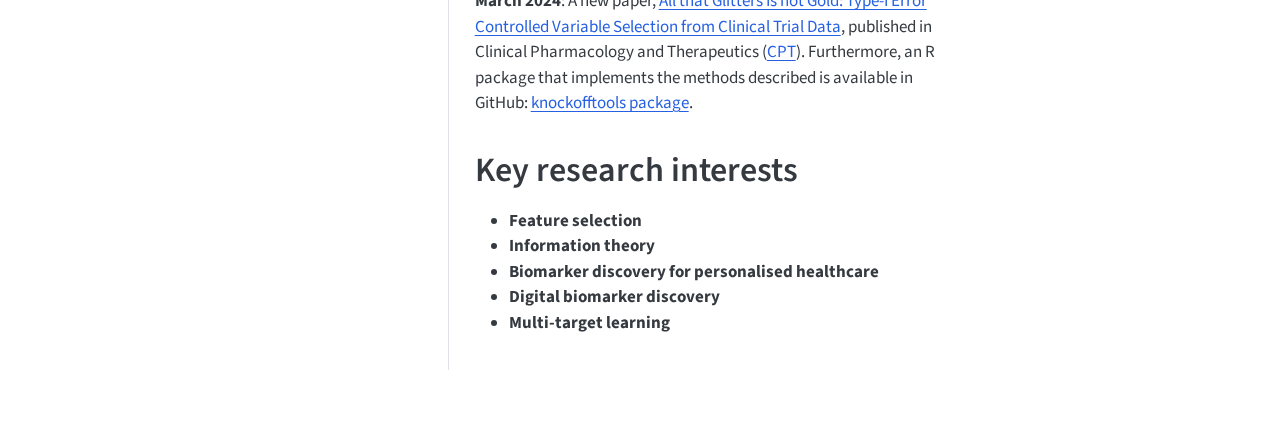
==== commit b0e08f40: "Built site for gh-pages" ====
--- a/index.html
+++ b/index.html
@@ -171,7 +171,7 @@
 <p><sup> <em>Disclaimer: this is my personal page, the content is my own responsibility and it is not connected to/supported by any entity with which I have been, am now, or will be affiliated.</em> </sup></p>
 <section id="news" class="level1">
 <h1>News</h1>
-<p><strong>February 2025</strong>: In our new paper <a href="https://arxiv.org/abs/2502.00713">Using Individualized Treatment Effects to Assess Treatment Effect Heterogeneity</a> we introduce methodologies for assessing heterogeneity using individualized treatment effects as a basis. Our approach uses a double robust learner to infer a pseudo-outcome, which we use to perform a global test for heterogeneity, rank covariates based on their influence on effect modification, and provide estimates of the individualized treatment effect. These methods can be used to implement our recently proposed <a href="https://onlinelibrary.wiley.com/doi/full/10.1002/pst.2463">WATCH workflow</a> for binary and continuous endpoints. A big thanks to my Novartis co-authors (<a href="https://www.linkedin.com/in/cong-zhang-58777514b/">Cong Zhang</a>, <a href="https://www.linkedin.com/in/sun-hui-sophie-b7628581/">Sophie Sun</a>, <a href="https://www.linkedin.com/in/yao-chen-7967117b/">Yao Chen</a>, <a href="https://scholar.google.de/citations?user=HX-5x8oAAAAJ">Björn Bornkamp</a>) and <a href="https://amspector100.github.io/">Asher Spector</a> for a great collobartion.</p>
+<p><strong>February 2025</strong>: In our new paper <a href="https://arxiv.org/abs/2502.00713">Using Individualized Treatment Effects to Assess Treatment Effect Heterogeneity</a> we introduce methodologies for assessing heterogeneity using individualized treatment effects as a basis. These methods can be used to implement our recently proposed <a href="https://onlinelibrary.wiley.com/doi/full/10.1002/pst.2463">WATCH workflow</a> for binary and continuous endpoints. A big thanks to my Novartis co-authors (<a href="https://www.linkedin.com/in/cong-zhang-58777514b/">Cong Zhang</a>, <a href="https://www.linkedin.com/in/sun-hui-sophie-b7628581/">Sophie Sun</a>, <a href="https://www.linkedin.com/in/yao-chen-7967117b/">Yao Chen</a>, <a href="https://scholar.google.de/citations?user=HX-5x8oAAAAJ">Björn Bornkamp</a>) and <a href="https://amspector100.github.io/">Asher Spector</a> for a great collobartion.</p>
 <p><strong>January 2025</strong>: <a href="https://www.researchgate.net/profile/Laura-Moran-Fernandez-2">Laura</a>’s work on using low-precision conditional mutual information (CMI) for feature selection is published in <a href="https://www.sciencedirect.com/science/article/pii/S0031320325000354?CMX_ID=&amp;SIS_ID=&amp;dgcid=STMJ_219742_AUTH_SERV_PA&amp;utm_acid=244457521&amp;utm_campaign=STMJ_219742_AUTH_SERV_PA&amp;utm_in=DM537714&amp;utm_medium=email&amp;utm_source=AC_">Pattern Recognition</a>.</p>
 <p><strong>November 2024</strong>: I am pleased to announce my appointment as the chair of the technical committee on <a href="https://sites.google.com/view/iapr-tc1/home?pli=1">Statistical Pattern Recognition Techniques</a> of <a href="https://iapr.org/index.php">(IAPR)</a>. Together with <a href="https://maurapintor.github.io/">Maura Pintor</a>, I look forward to promoting interaction and collaboration among researchers engaged in statistical pattern recognition and machine learning.</p>
 <p><strong>September 2024</strong>: I attended the <a href="https://efspieurope.github.io/workshop/next.html">2024 EFSPI regulatory statistics workshop</a> to present a short topic on the quality standards of exploratory analysis. My presentation and the discussion with the panel of regulators are in <a href="https://www.youtube.com/watch?v=5vlTfHA43GI&amp;t=5050s">youtube</a>. I also presented two posters describing our work with the <a href="https://psiweb.org/sigs-special-interest-groups/subgroup-analysis">Subgroup Analysis SIG</a> and the <a href="https://www.psiweb.org/sigs-special-interest-groups/biomarkers">Biomarkers SIG</a>, of which I am a member.</p>
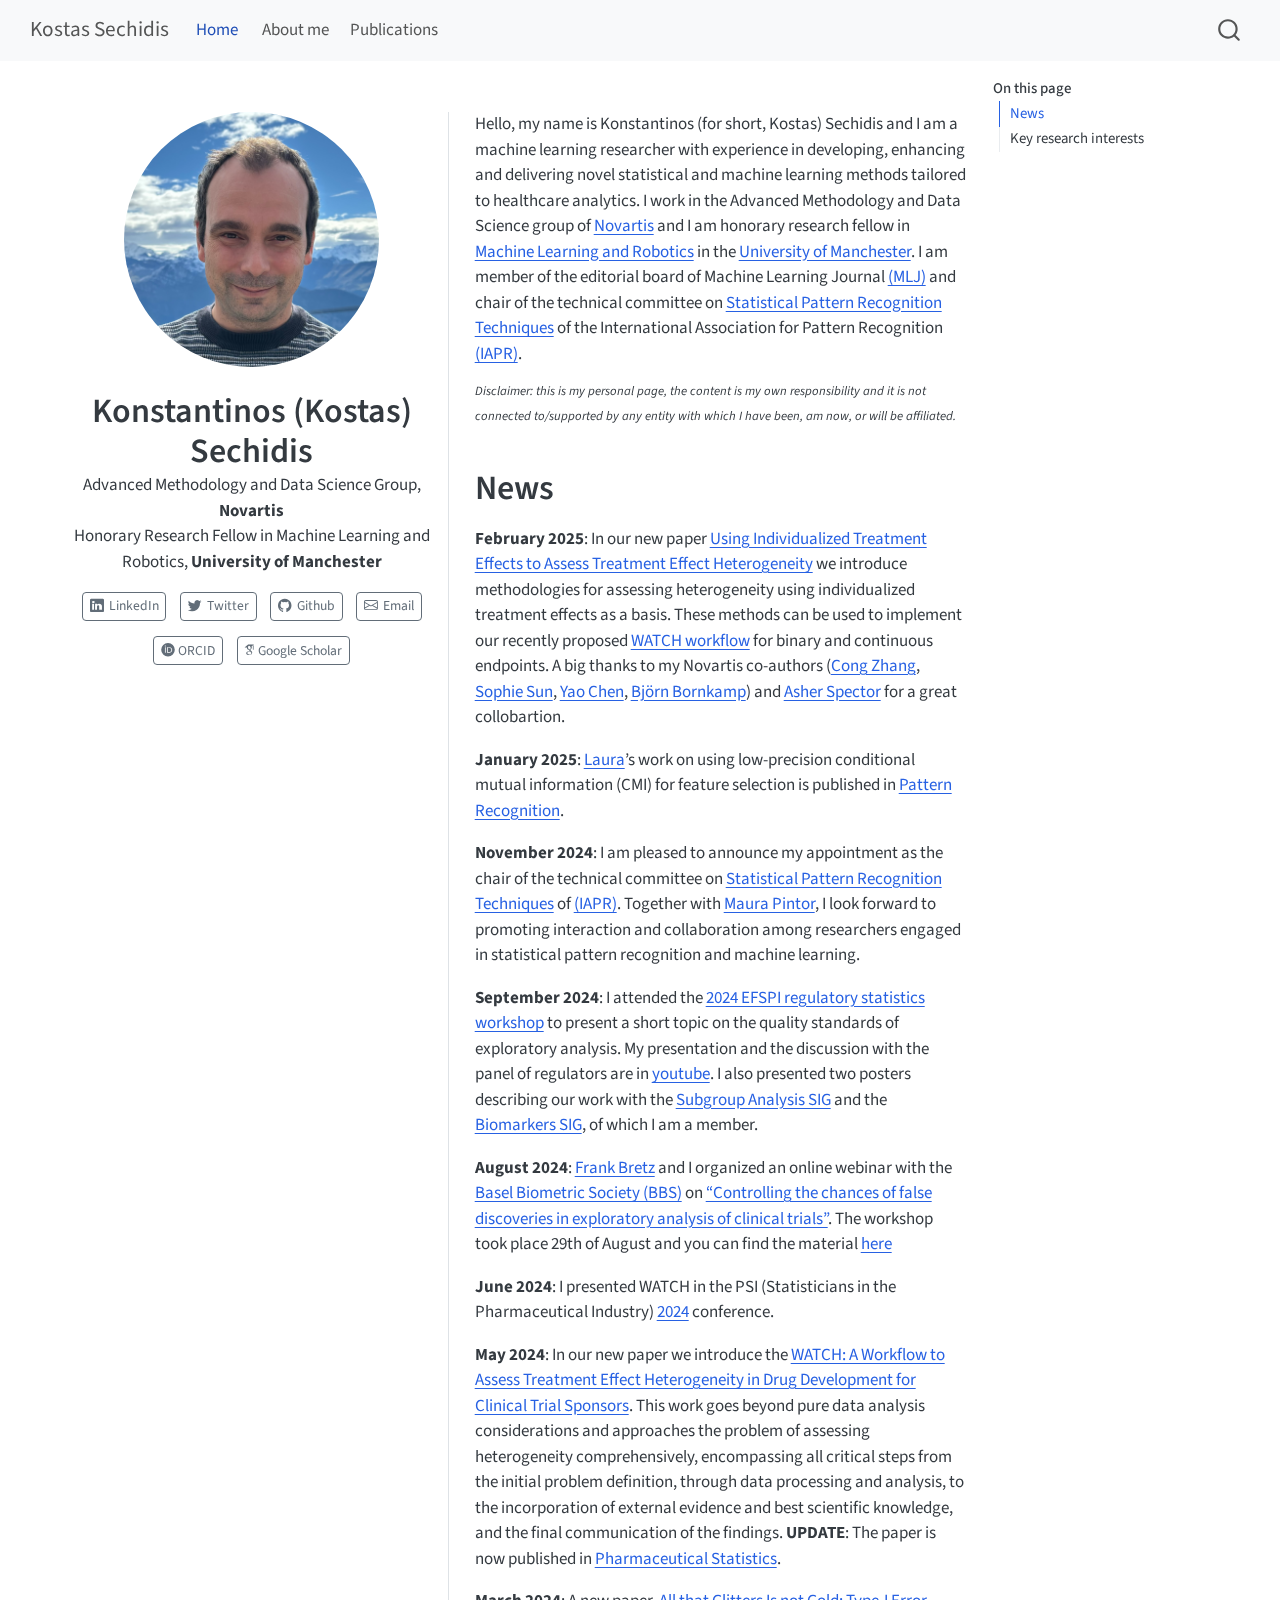
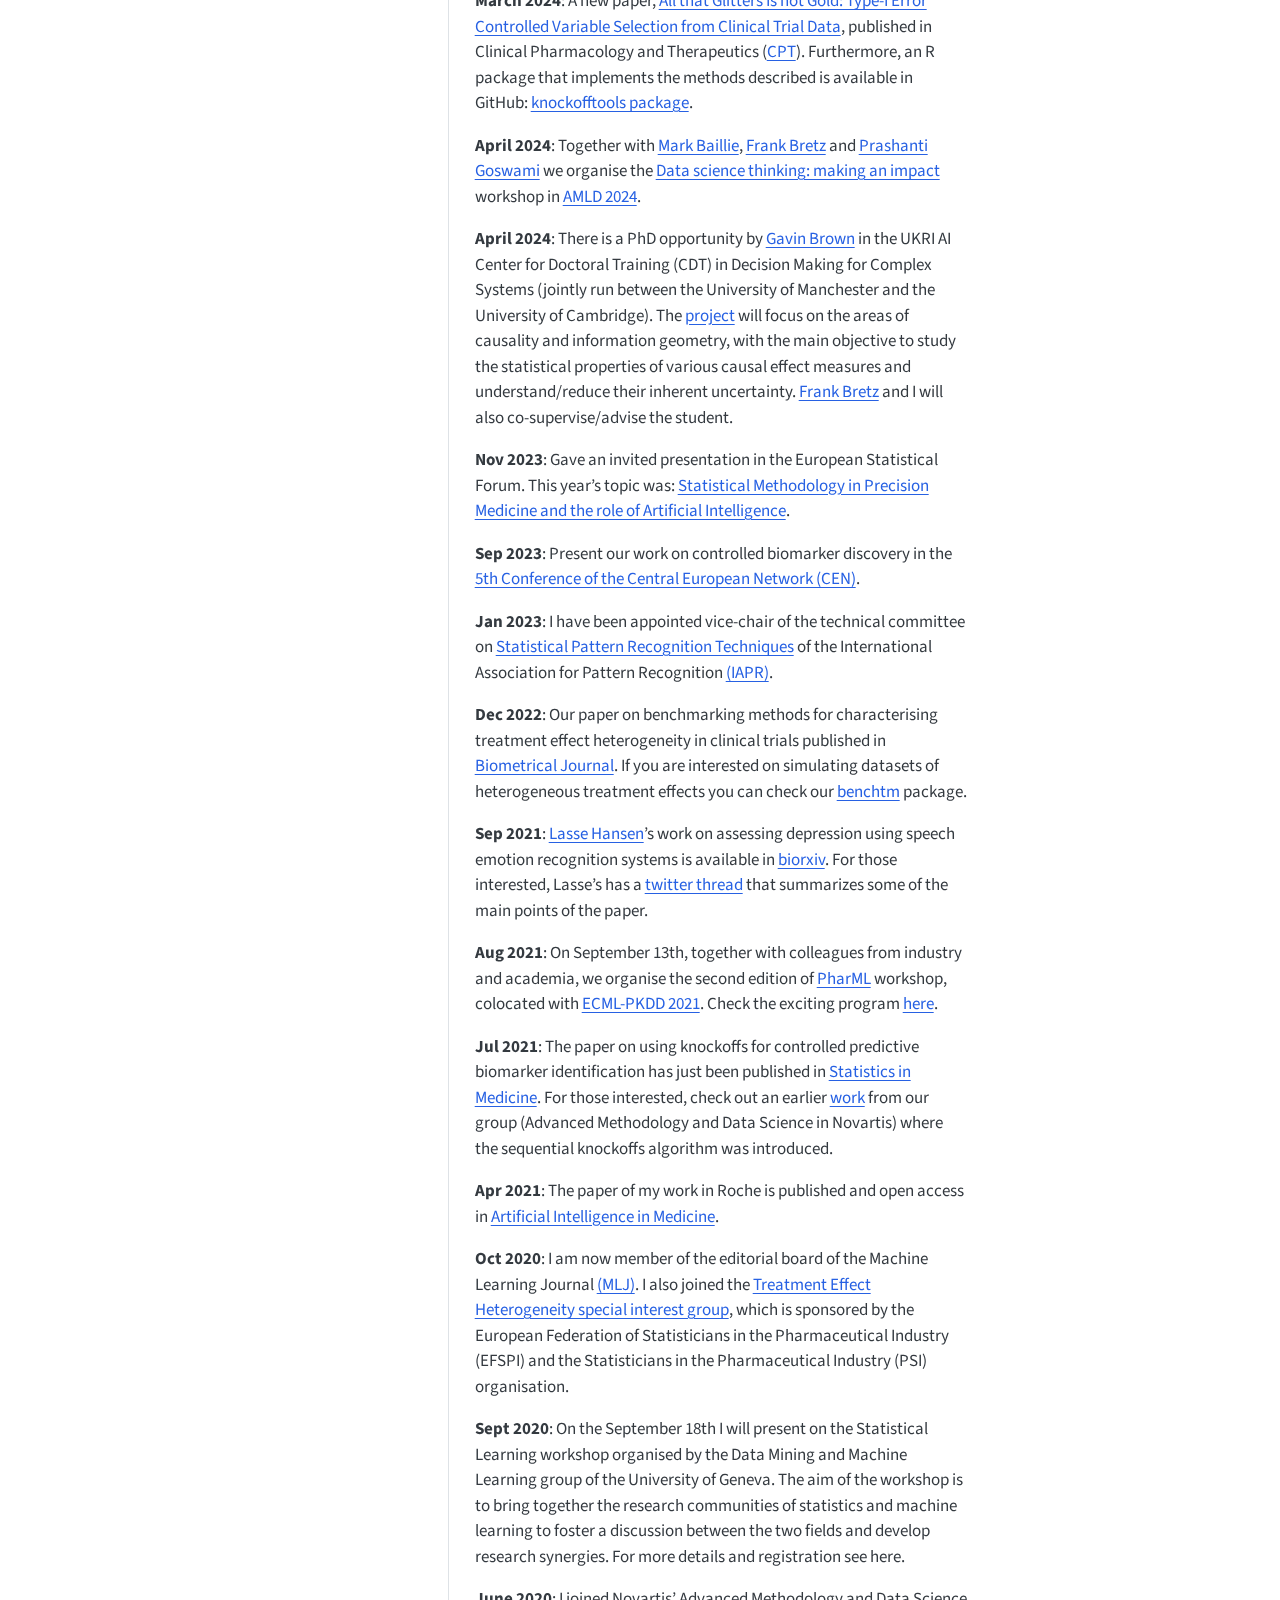
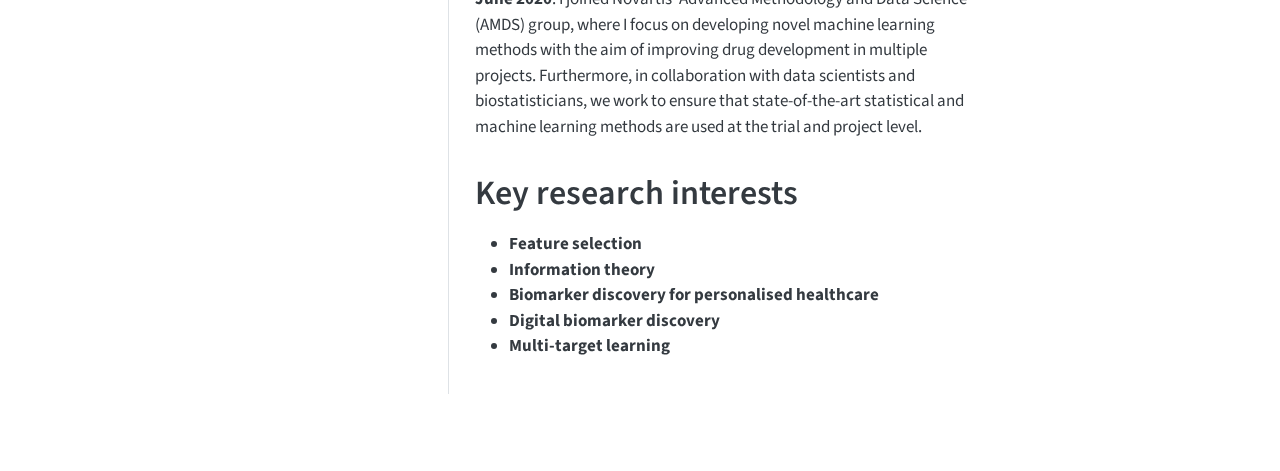
==== commit 9608b925: "Built site for gh-pages" ====
--- a/index.html
+++ b/index.html
@@ -39,7 +39,7 @@
 <link href="site_libs/quarto-html/quarto-syntax-highlighting-549806ee2085284f45b00abea8c6df48.css" rel="stylesheet" id="quarto-text-highlighting-styles">
 <script src="site_libs/bootstrap/bootstrap.min.js"></script>
 <link href="site_libs/bootstrap/bootstrap-icons.css" rel="stylesheet">
-<link href="site_libs/bootstrap/bootstrap-5027bf1c1f92ac6615724d89c8213d6a.min.css" rel="stylesheet" append-hash="true" id="quarto-bootstrap" data-mode="light">
+<link href="site_libs/bootstrap/bootstrap-5c67a7444eebc356e54fdce0a63e8750.min.css" rel="stylesheet" append-hash="true" id="quarto-bootstrap" data-mode="light">
 <link href="site_libs/quarto-contrib/academicons-1.9.2/all.css" rel="stylesheet">
 <link href="site_libs/quarto-contrib/academicons-1.9.2/size.css" rel="stylesheet">
 <script id="quarto-search-options" type="application/json">{
@@ -179,20 +179,20 @@
 <p><strong>June 2024</strong>: I presented WATCH in the PSI (Statisticians in the Pharmaceutical Industry) <a href="https://www.psiweb.org/conferences/about-the-conference">2024</a> conference.</p>
 <p><strong>May 2024</strong>: In our new paper we introduce the <a href="https://arxiv.org/abs/2405.00859">WATCH: A Workflow to Assess Treatment Effect Heterogeneity in Drug Development for Clinical Trial Sponsors</a>. This work goes beyond pure data analysis considerations and approaches the problem of assessing heterogeneity comprehensively, encompassing all critical steps from the initial problem definition, through data processing and analysis, to the incorporation of external evidence and best scientific knowledge, and the final communication of the findings. <strong>UPDATE</strong>: The paper is now published in <a href="https://onlinelibrary.wiley.com/doi/full/10.1002/pst.2463">Pharmaceutical Statistics</a>.</p>
 <p><strong>March 2024</strong>: A new paper, <a href="https://ascpt.onlinelibrary.wiley.com/doi/full/10.1002/cpt.3211">All that Glitters Is not Gold: Type-I Error Controlled Variable Selection from Clinical Trial Data</a>, published in Clinical Pharmacology and Therapeutics (<a href="https://ascpt.onlinelibrary.wiley.com/journal/15326535">CPT</a>). Furthermore, an R package that implements the methods described is available in GitHub: <a href="https://github.com/Novartis/knockofftools/tree/main">knockofftools package</a>.</p>
+<p><strong>April 2024</strong>: Together with <a href="https://bailliem.github.io">Mark Baillie</a>, <a href="https://www.linkedin.com/in/frank-bretz-8510415">Frank Bretz</a> and <a href="https://www.linkedin.com/in/prashanti-goswami-she-her-15a52110/">Prashanti Goswami</a> we organise the <a href="https://datascience-thinking.github.io/">Data science thinking: making an impact</a> workshop in <a href="https://2024.appliedmldays.org/">AMLD 2024</a>.</p>
+<p><strong>April 2024</strong>: There is a PhD opportunity by <a href="https://profgavinbrown.github.io/">Gavin Brown</a> in the UKRI AI Center for Doctoral Training (CDT) in Decision Making for Complex Systems (jointly run between the University of Manchester and the University of Cambridge). The <a href="https://ai-decisions-cdt.github.io/hugo-pages/talk/2024_causaleffects_brown_sechidis_bretz/">project</a> will focus on the areas of causality and information geometry, with the main objective to study the statistical properties of various causal effect measures and understand/reduce their inherent uncertainty. <a href="https://www.linkedin.com/in/frank-bretz-8510415/">Frank Bretz</a> and I will also co-supervise/advise the student.</p>
+<p><strong>Nov 2023</strong>: Gave an invited presentation in the European Statistical Forum. This year’s topic was: <a href="https://lsacademy.com/en/product/european-statistical-forum-4/">Statistical Methodology in Precision Medicine and the role of Artificial Intelligence</a>.</p>
+<p><strong>Sep 2023</strong>: Present our work on controlled biomarker discovery in the <a href="https://cen2023.github.io/home/index.html">5th Conference of the Central European Network (CEN)</a>.</p>
+<p><strong>Jan 2023</strong>: I have been appointed vice-chair of the technical committee on <a href="https://sites.google.com/view/iapr-tc1/home?pli=1">Statistical Pattern Recognition Techniques</a> of the International Association for Pattern Recognition <a href="https://iapr.org/index.php">(IAPR)</a>.</p>
+<p><strong>Dec 2022</strong>: Our paper on benchmarking methods for characterising treatment effect heterogeneity in clinical trials published in <a href="https://onlinelibrary.wiley.com/doi/full/10.1002/bimj.202100337">Biometrical Journal</a>. If you are interested on simulating datasets of heterogeneous treatment effects you can check our <a href="https://github.com/Sophie-Sun/benchtm">benchtm</a> package.</p>
+<p><strong>Sep 2021</strong>: <a href="https://lassehansen.me/">Lasse Hansen</a>’s work on assessing depression using speech emotion recognition systems is available in <a href="https://www.biorxiv.org/content/10.1101/2021.09.01.458536v1">biorxiv</a>. For those interested, Lasse’s has a <a href="https://twitter.com/HansenLasse94/status/1434789476623060993">twitter thread</a> that summarizes some of the main points of the paper.</p>
+<p><strong>Aug 2021</strong>: On September 13th, together with colleagues from industry and academia, we organise the second edition of <a href="https://sites.google.com/view/pharml2021/">PharML</a> workshop, colocated with <a href="https://2021.ecmlpkdd.org/">ECML-PKDD 2021</a>. Check the exciting program <a href="https://sites.google.com/view/pharml2021/program">here</a>.</p>
+<p><strong>Jul 2021</strong>: The paper on using knockoffs for controlled predictive biomarker identification has just been published in <a href="https://onlinelibrary.wiley.com/doi/10.1002/sim.9134">Statistics in Medicine</a>. For those interested, check out an earlier <a href="https://onlinelibrary.wiley.com/doi/full/10.1002/sim.8955">work</a> from our group (Advanced Methodology and Data Science in Novartis) where the sequential knockoffs algorithm was introduced.</p>
+<p><strong>Apr 2021</strong>: The paper of my work in Roche is published and open access in <a href="https://www.sciencedirect.com/science/article/pii/S0933365721000543">Artificial Intelligence in Medicine</a>.</p>
+<p><strong>Oct 2020</strong>: I am now member of the editorial board of the Machine Learning Journal <a href="https://link.springer.com/journal/10994/editorial-board">(MLJ)</a>. I also joined the <a href="https://psiweb.org/sigs-special-interest-groups/treatment-effect-heterogeneity">Treatment Effect Heterogeneity special interest group</a>, which is sponsored by the European Federation of Statisticians in the Pharmaceutical Industry (EFSPI) and the Statisticians in the Pharmaceutical Industry (PSI) organisation.</p>
+<p><strong>Sept 2020</strong>: On the September 18th I will present on the Statistical Learning workshop organised by the Data Mining and Machine Learning group of the University of Geneva. The aim of the workshop is to bring together the research communities of statistics and machine learning to foster a discussion between the two fields and develop research synergies. For more details and registration see here.</p>
+<p><strong>June 2020</strong>: I joined Novartis’ Advanced Methodology and Data Science (AMDS) group, where I focus on developing novel machine learning methods with the aim of improving drug development in multiple projects. Furthermore, in collaboration with data scientists and biostatisticians, we work to ensure that state-of-the-art statistical and machine learning methods are used at the trial and project level.</p>
 <!--
-**April 2024**: Together with [Mark Baillie](https://bailliem.github.io), [Frank Bretz](https://www.linkedin.com/in/frank-bretz-8510415) and [Prashanti Goswami](https://www.linkedin.com/in/prashanti-goswami-she-her-15a52110/) we organise the [Data science thinking: making an impact](https://datascience-thinking.github.io/) workshop in [AMLD 2024](https://2024.appliedmldays.org/).
-**April 2024**: There is a PhD opportunity by [Gavin Brown](https://profgavinbrown.github.io/) in the UKRI AI Center for Doctoral Training (CDT) in Decision Making for Complex Systems (jointly run between the University of Manchester and the University of Cambridge). The [project](https://ai-decisions-cdt.github.io/hugo-pages/talk/2024_causaleffects_brown_sechidis_bretz/) will focus on the areas of causality and information geometry, with the main objective to study the statistical properties of various causal effect measures and understand/reduce their inherent uncertainty. [Frank Bretz](https://www.linkedin.com/in/frank-bretz-8510415/) and I will also co-supervise/advise the student.
-**Nov 2023**: Gave an invited presentation in the European Statistical Forum. This year's topic was: [Statistical Methodology in Precision Medicine and the role of Artificial Intelligence](https://lsacademy.com/en/product/european-statistical-forum-4/).
-**Sep 2023**: Present our work on controlled biomarker discovery in the [5th Conference of the Central European Network (CEN)](https://cen2023.github.io/home/index.html).
-**Jan 2023**: I have been appointed vice-chair of the technical committee on [Statistical Pattern Recognition Techniques](https://sites.google.com/view/iapr-tc1/home?pli=1) of the International Association for Pattern Recognition [(IAPR)](https://iapr.org/index.php).
-**Dec 2022**: Our paper on benchmarking methods for characterising treatment effect heterogeneity in clinical trials published in [Biometrical Journal](https://onlinelibrary.wiley.com/doi/full/10.1002/bimj.202100337). If you are interested on simulating datasets of heterogeneous treatment effects you can check our [benchtm](https://github.com/Sophie-Sun/benchtm) package.
-**Sep 2021**: [Lasse Hansen](https://lassehansen.me/)'s work on assessing depression using speech emotion recognition systems is available in [biorxiv](https://www.biorxiv.org/content/10.1101/2021.09.01.458536v1). For those interested, Lasse's has a [twitter thread](https://twitter.com/HansenLasse94/status/1434789476623060993) that summarizes some of the main points of the paper.
-**Aug 2021**: On September 13th, together with colleagues from industry and academia, we organise the second edition of [PharML](https://sites.google.com/view/pharml2021/) workshop,  colocated with [ECML-PKDD 2021](https://2021.ecmlpkdd.org/). Check the exciting program [here](https://sites.google.com/view/pharml2021/program). 
-**Jul 2021**: The paper on using knockoffs for controlled predictive biomarker identification has just been published in [Statistics in Medicine](https://onlinelibrary.wiley.com/doi/10.1002/sim.9134). For those interested, check out an earlier [work](https://onlinelibrary.wiley.com/doi/full/10.1002/sim.8955) from our group (Advanced Methodology and Data Science in Novartis) where the sequential knockoffs algorithm was introduced.
-Apr 2021: The paper of my post-doc in Roche is published and open access in Artificial Intelligence in Medicine.
-Oct 2020: I am now member of the editorial board of the Machine Learning Journal (MLJ). I also joined the Subgroup Analysis special interest group, which is sponsored by the European Federation of Statisticians in the Pharmaceutical Industry (EFSPI) and the Statisticians in the Pharmaceutical Industry (PSI) organisation.
-Sept 2020: On the September 18th I will present on the Statistical Learning workshop organised by the Data Mining and Machine Learning group of the University of Geneva. The aim of the workshop is to bring together the research communities of statistics and machine learning to foster a discussion between the two fields and develop research synergies. For more details and registration see here.
-June 2020: I joined Novartis’ Advanced Methodology and Data Science (AMDS) group, where I focus on developing novel machine learning methods with the aim of improving drug development in multiple projects. Furthermore, in collaboration with data scientists and biostatisticians, we work to ensure that state-of-the-art statistical and machine learning methods are used at the trial and project level.
 -->
 </section>
 <section id="key-research-interests" class="level1">
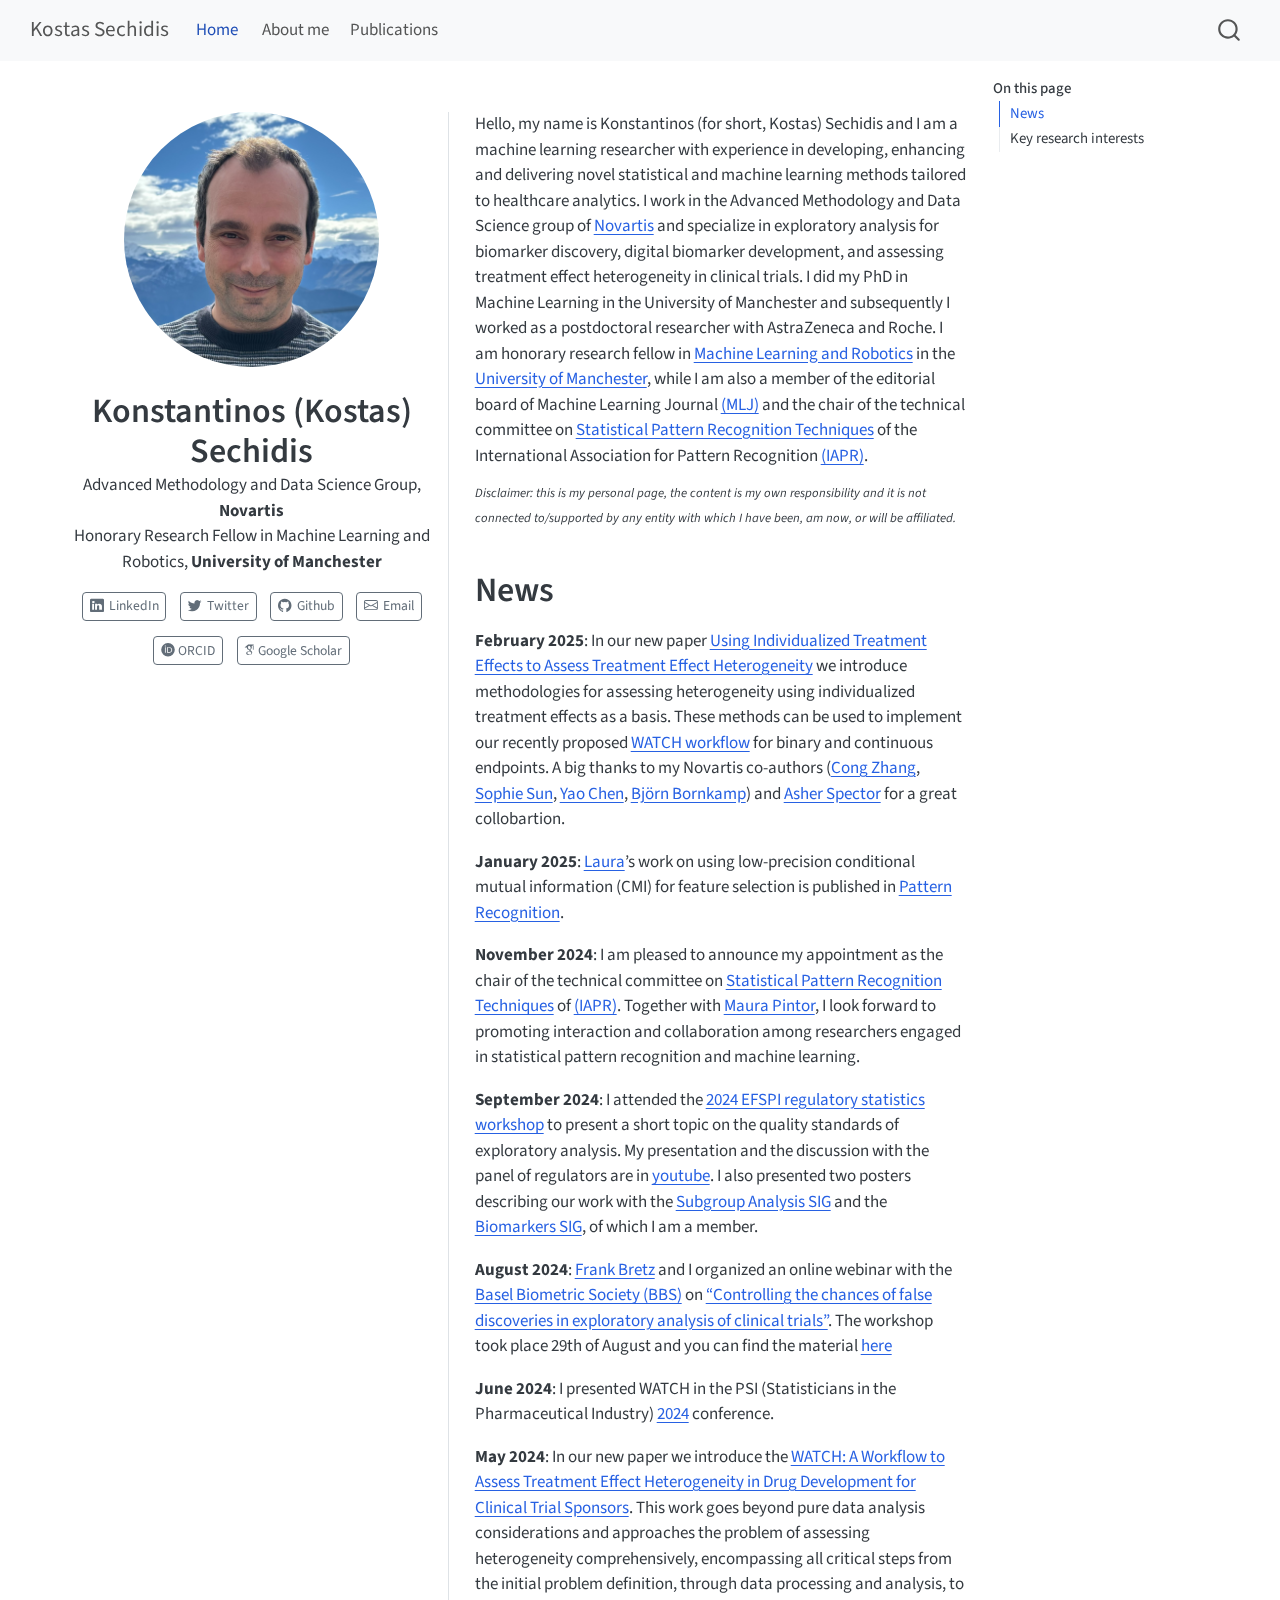
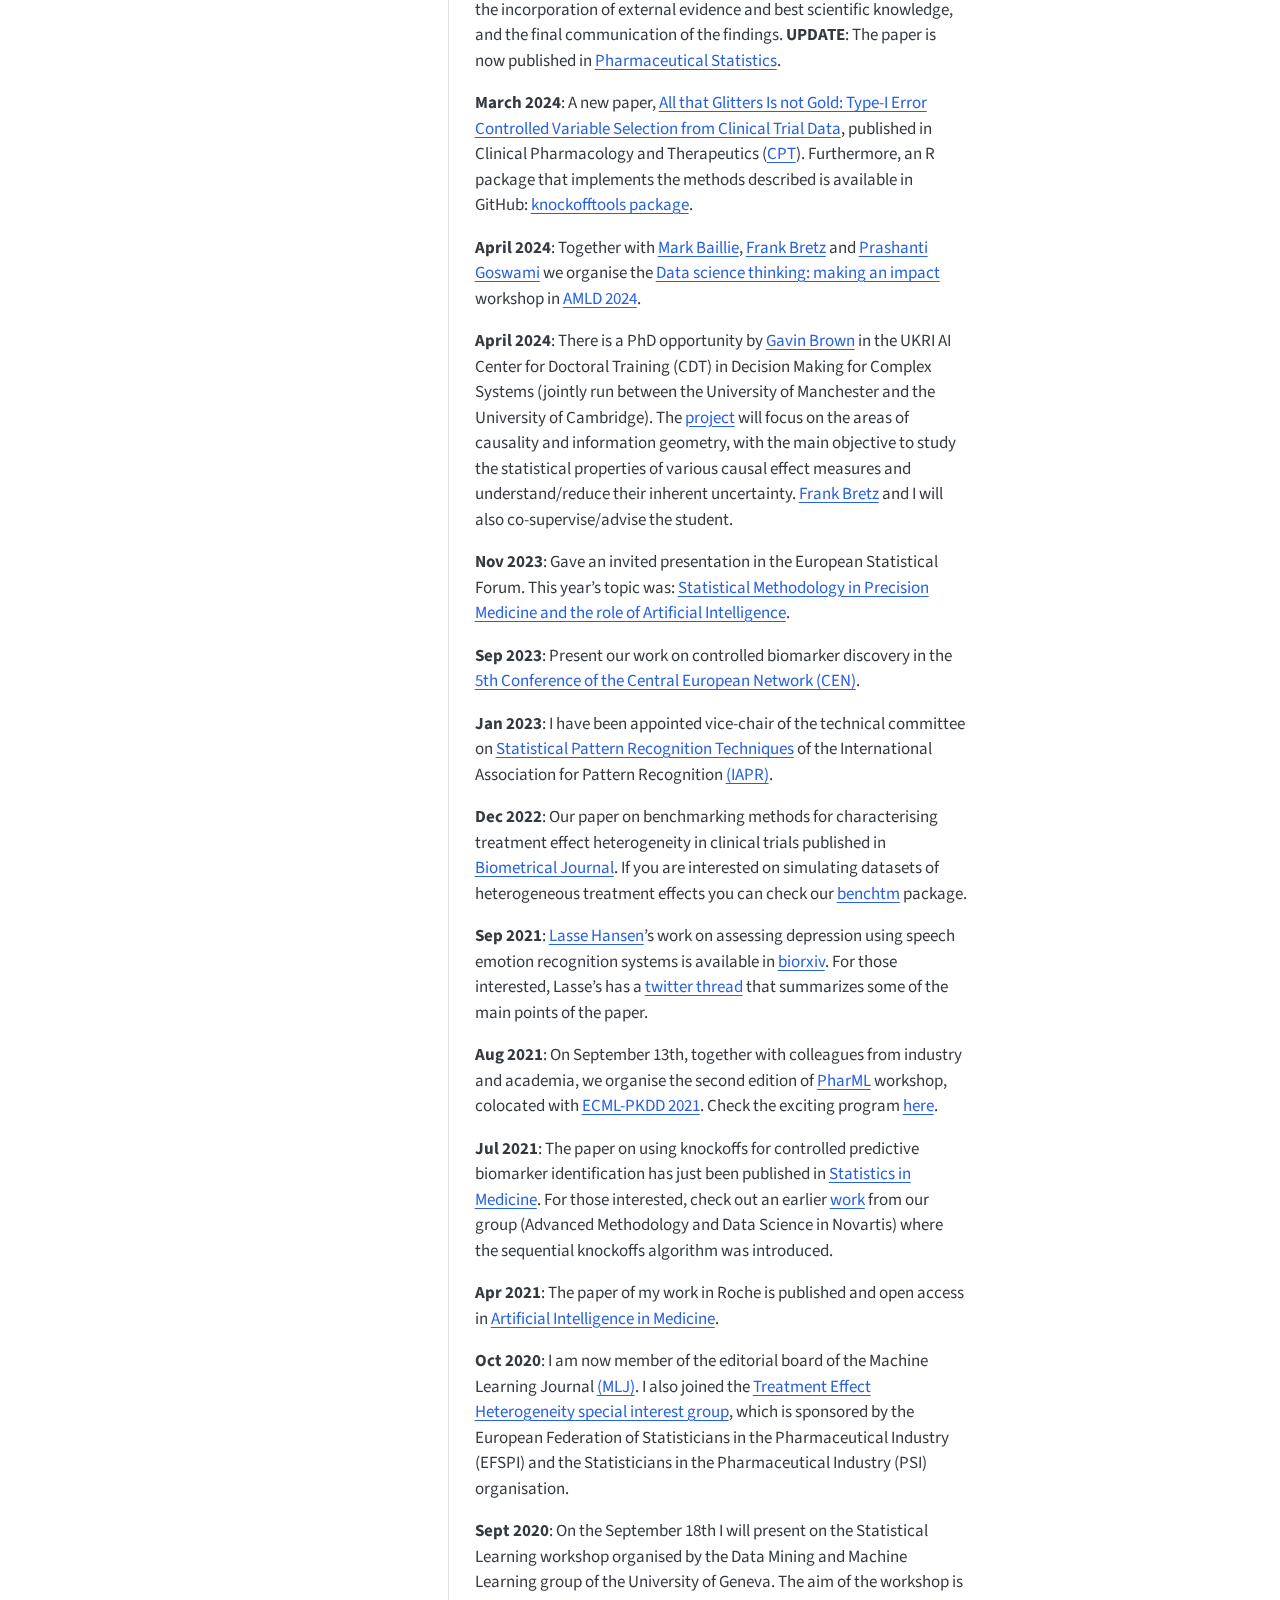
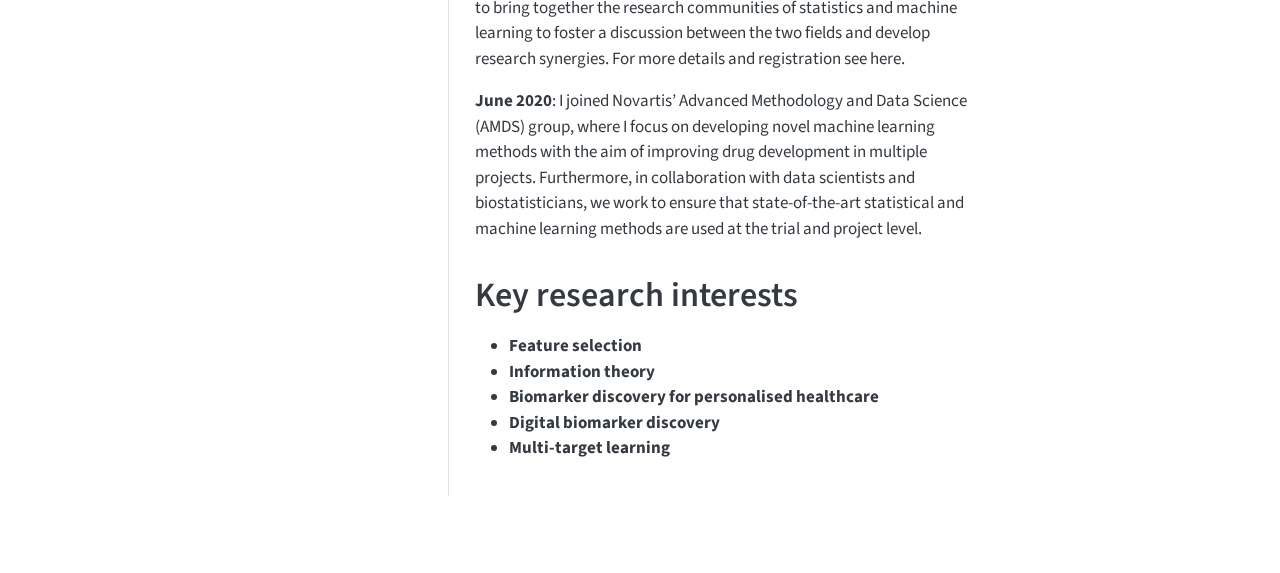
==== commit a768d0b5: "Built site for gh-pages" ====
--- a/index.html
+++ b/index.html
@@ -2,7 +2,7 @@
 <html xmlns="http://www.w3.org/1999/xhtml" lang="en" xml:lang="en"><head>
 
 <meta charset="utf-8">
-<meta name="generator" content="quarto-1.6.40">
+<meta name="generator" content="quarto-1.6.42">
 
 <meta name="viewport" content="width=device-width, initial-scale=1.0, user-scalable=yes">
 
@@ -36,10 +36,10 @@
 <script src="site_libs/quarto-html/popper.min.js"></script>
 <script src="site_libs/quarto-html/tippy.umd.min.js"></script>
 <link href="site_libs/quarto-html/tippy.css" rel="stylesheet">
-<link href="site_libs/quarto-html/quarto-syntax-highlighting-549806ee2085284f45b00abea8c6df48.css" rel="stylesheet" id="quarto-text-highlighting-styles">
+<link href="site_libs/quarto-html/quarto-syntax-highlighting-2f5df379a58b258e96c21c0638c20c03.css" rel="stylesheet" id="quarto-text-highlighting-styles">
 <script src="site_libs/bootstrap/bootstrap.min.js"></script>
 <link href="site_libs/bootstrap/bootstrap-icons.css" rel="stylesheet">
-<link href="site_libs/bootstrap/bootstrap-5c67a7444eebc356e54fdce0a63e8750.min.css" rel="stylesheet" append-hash="true" id="quarto-bootstrap" data-mode="light">
+<link href="site_libs/bootstrap/bootstrap-8647a4a42273f773479d27c00df3f9ed.min.css" rel="stylesheet" append-hash="true" id="quarto-bootstrap" data-mode="light">
 <link href="site_libs/quarto-contrib/academicons-1.9.2/all.css" rel="stylesheet">
 <link href="site_libs/quarto-contrib/academicons-1.9.2/size.css" rel="stylesheet">
 <script id="quarto-search-options" type="application/json">{
@@ -167,7 +167,7 @@
   </div>
   <div class="about-contents"><main class="content column-page-left" id="quarto-document-content">
 
-<p>Hello, my name is Konstantinos (for short, Kostas) Sechidis and I am a machine learning researcher with experience in developing, enhancing and delivering novel statistical and machine learning methods tailored to healthcare analytics. I work in the Advanced Methodology and Data Science group of <a href="https://www.novartis.com/">Novartis</a> and I am honorary research fellow in <a href="https://www.cs.manchester.ac.uk/research/expertise/machine-learning-and-robotics/">Machine Learning and Robotics</a> in the <a href="https://www.manchester.ac.uk/">University of Manchester</a>. I am member of the editorial board of Machine Learning Journal <a href="https://link.springer.com/journal/10994/editorial-board">(MLJ)</a> and chair of the technical committee on <a href="https://sites.google.com/view/iapr-tc1/home?pli=1">Statistical Pattern Recognition Techniques</a> of the International Association for Pattern Recognition <a href="https://iapr.org/index.php">(IAPR)</a>.</p>
+<p>Hello, my name is Konstantinos (for short, Kostas) Sechidis and I am a machine learning researcher with experience in developing, enhancing and delivering novel statistical and machine learning methods tailored to healthcare analytics. I work in the Advanced Methodology and Data Science group of <a href="https://www.novartis.com/">Novartis</a> and specialize in exploratory analysis for biomarker discovery, digital biomarker development, and assessing treatment effect heterogeneity in clinical trials. I did my PhD in Machine Learning in the University of Manchester and subsequently I worked as a postdoctoral researcher with AstraZeneca and Roche. I am honorary research fellow in <a href="https://www.cs.manchester.ac.uk/research/expertise/machine-learning-and-robotics/">Machine Learning and Robotics</a> in the <a href="https://www.manchester.ac.uk/">University of Manchester</a>, while I am also a member of the editorial board of Machine Learning Journal <a href="https://link.springer.com/journal/10994/editorial-board">(MLJ)</a> and the chair of the technical committee on <a href="https://sites.google.com/view/iapr-tc1/home?pli=1">Statistical Pattern Recognition Techniques</a> of the International Association for Pattern Recognition <a href="https://iapr.org/index.php">(IAPR)</a>.</p>
 <p><sup> <em>Disclaimer: this is my personal page, the content is my own responsibility and it is not connected to/supported by any entity with which I have been, am now, or will be affiliated.</em> </sup></p>
 <section id="news" class="level1">
 <h1>News</h1>
--- a/site_libs/quarto-html/quarto-syntax-highlighting-2f5df379a58b258e96c21c0638c20c03.css
+++ b/site_libs/quarto-html/quarto-syntax-highlighting-2f5df379a58b258e96c21c0638c20c03.css
@@ -0,0 +1,205 @@
+/* quarto syntax highlight colors */
+:root {
+  --quarto-hl-ot-color: #003B4F;
+  --quarto-hl-at-color: #657422;
+  --quarto-hl-ss-color: #20794D;
+  --quarto-hl-an-color: #5E5E5E;
+  --quarto-hl-fu-color: #4758AB;
+  --quarto-hl-st-color: #20794D;
+  --quarto-hl-cf-color: #003B4F;
+  --quarto-hl-op-color: #5E5E5E;
+  --quarto-hl-er-color: #AD0000;
+  --quarto-hl-bn-color: #AD0000;
+  --quarto-hl-al-color: #AD0000;
+  --quarto-hl-va-color: #111111;
+  --quarto-hl-bu-color: inherit;
+  --quarto-hl-ex-color: inherit;
+  --quarto-hl-pp-color: #AD0000;
+  --quarto-hl-in-color: #5E5E5E;
+  --quarto-hl-vs-color: #20794D;
+  --quarto-hl-wa-color: #5E5E5E;
+  --quarto-hl-do-color: #5E5E5E;
+  --quarto-hl-im-color: #00769E;
+  --quarto-hl-ch-color: #20794D;
+  --quarto-hl-dt-color: #AD0000;
+  --quarto-hl-fl-color: #AD0000;
+  --quarto-hl-co-color: #5E5E5E;
+  --quarto-hl-cv-color: #5E5E5E;
+  --quarto-hl-cn-color: #8f5902;
+  --quarto-hl-sc-color: #5E5E5E;
+  --quarto-hl-dv-color: #AD0000;
+  --quarto-hl-kw-color: #003B4F;
+}
+
+/* other quarto variables */
+:root {
+  --quarto-font-monospace: SFMono-Regular, Menlo, Monaco, Consolas, "Liberation Mono", "Courier New", monospace;
+}
+
+pre > code.sourceCode > span {
+  color: #003B4F;
+}
+
+code span {
+  color: #003B4F;
+}
+
+code.sourceCode > span {
+  color: #003B4F;
+}
+
+div.sourceCode,
+div.sourceCode pre.sourceCode {
+  color: #003B4F;
+}
+
+code span.ot {
+  color: #003B4F;
+  font-style: inherit;
+}
+
+code span.at {
+  color: #657422;
+  font-style: inherit;
+}
+
+code span.ss {
+  color: #20794D;
+  font-style: inherit;
+}
+
+code span.an {
+  color: #5E5E5E;
+  font-style: inherit;
+}
+
+code span.fu {
+  color: #4758AB;
+  font-style: inherit;
+}
+
+code span.st {
+  color: #20794D;
+  font-style: inherit;
+}
+
+code span.cf {
+  color: #003B4F;
+  font-weight: bold;
+  font-style: inherit;
+}
+
+code span.op {
+  color: #5E5E5E;
+  font-style: inherit;
+}
+
+code span.er {
+  color: #AD0000;
+  font-style: inherit;
+}
+
+code span.bn {
+  color: #AD0000;
+  font-style: inherit;
+}
+
+code span.al {
+  color: #AD0000;
+  font-style: inherit;
+}
+
+code span.va {
+  color: #111111;
+  font-style: inherit;
+}
+
+code span.bu {
+  font-style: inherit;
+}
+
+code span.ex {
+  font-style: inherit;
+}
+
+code span.pp {
+  color: #AD0000;
+  font-style: inherit;
+}
+
+code span.in {
+  color: #5E5E5E;
+  font-style: inherit;
+}
+
+code span.vs {
+  color: #20794D;
+  font-style: inherit;
+}
+
+code span.wa {
+  color: #5E5E5E;
+  font-style: italic;
+}
+
+code span.do {
+  color: #5E5E5E;
+  font-style: italic;
+}
+
+code span.im {
+  color: #00769E;
+  font-style: inherit;
+}
+
+code span.ch {
+  color: #20794D;
+  font-style: inherit;
+}
+
+code span.dt {
+  color: #AD0000;
+  font-style: inherit;
+}
+
+code span.fl {
+  color: #AD0000;
+  font-style: inherit;
+}
+
+code span.co {
+  color: #5E5E5E;
+  font-style: inherit;
+}
+
+code span.cv {
+  color: #5E5E5E;
+  font-style: italic;
+}
+
+code span.cn {
+  color: #8f5902;
+  font-style: inherit;
+}
+
+code span.sc {
+  color: #5E5E5E;
+  font-style: inherit;
+}
+
+code span.dv {
+  color: #AD0000;
+  font-style: inherit;
+}
+
+code span.kw {
+  color: #003B4F;
+  font-weight: bold;
+  font-style: inherit;
+}
+
+.prevent-inlining {
+  content: "</";
+}
+
+/*# sourceMappingURL=35eb38a806ee71ea6d2563be2308c832.css.map */
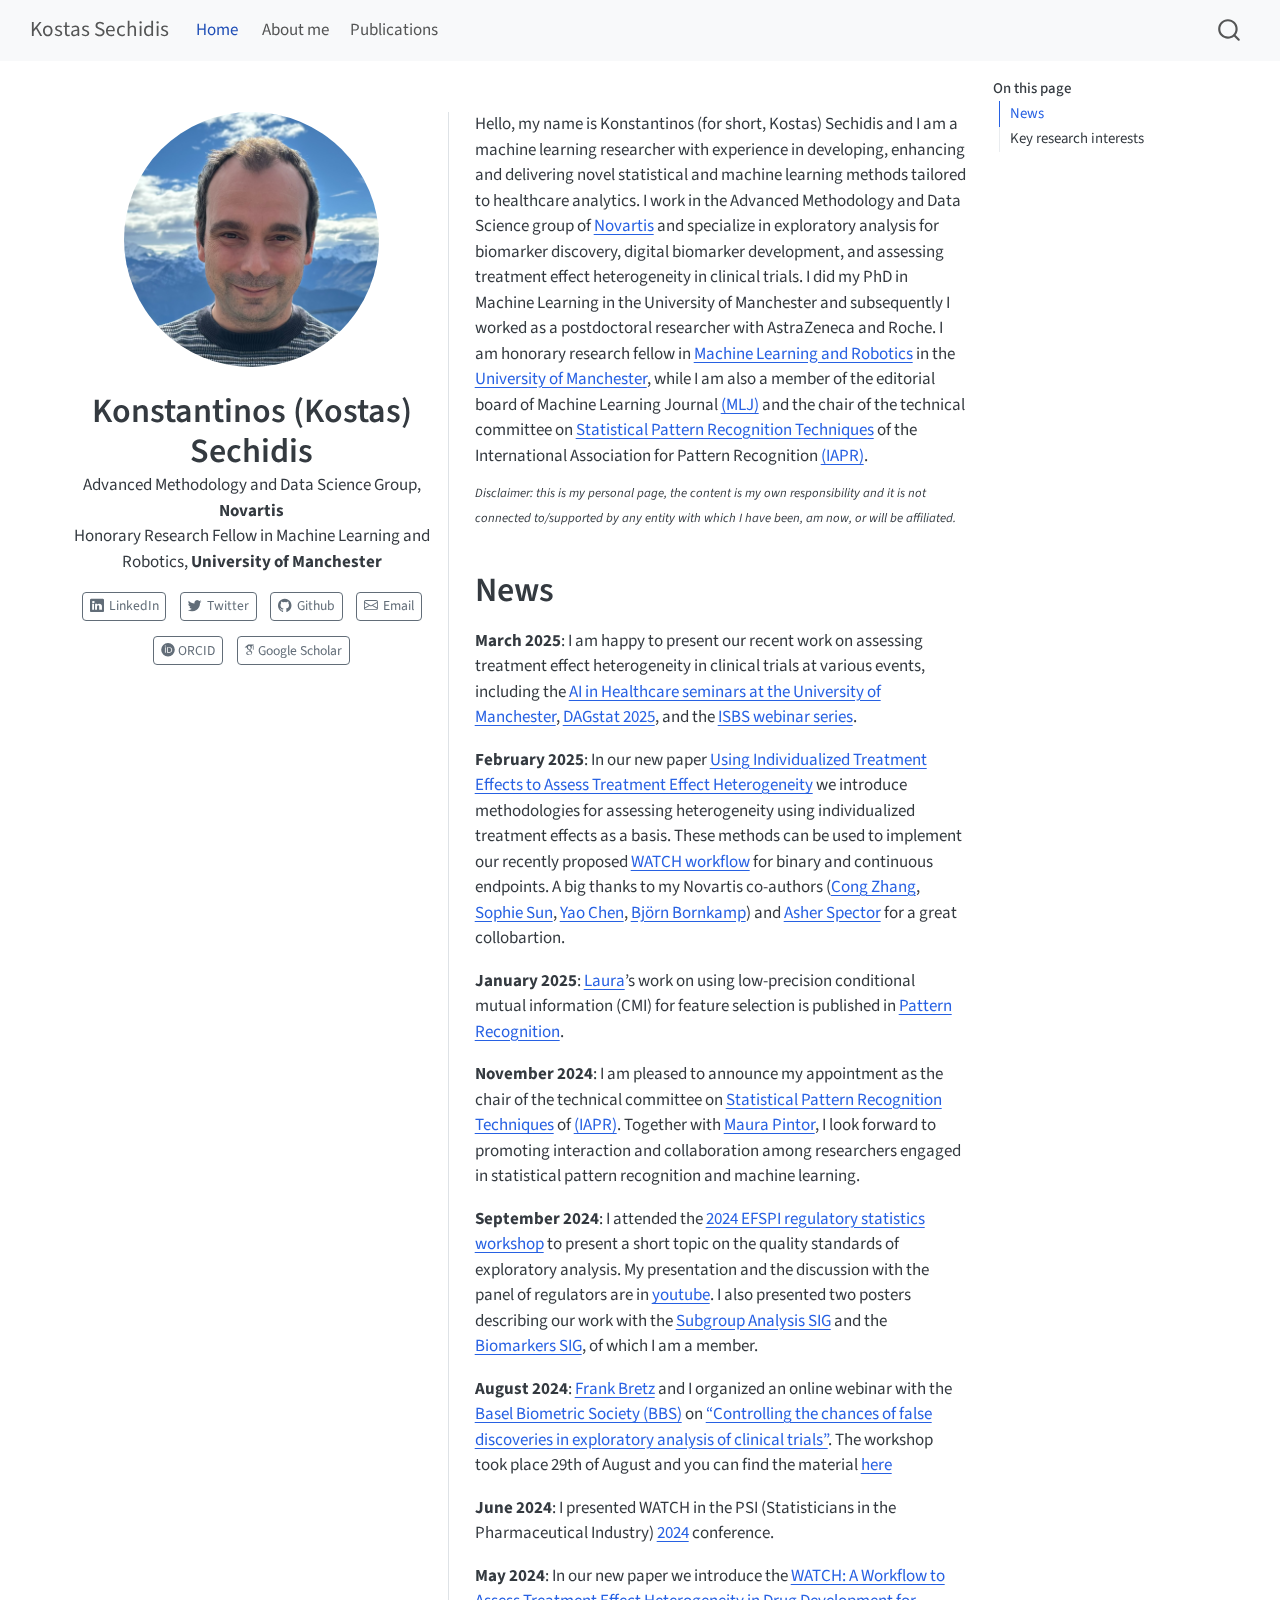
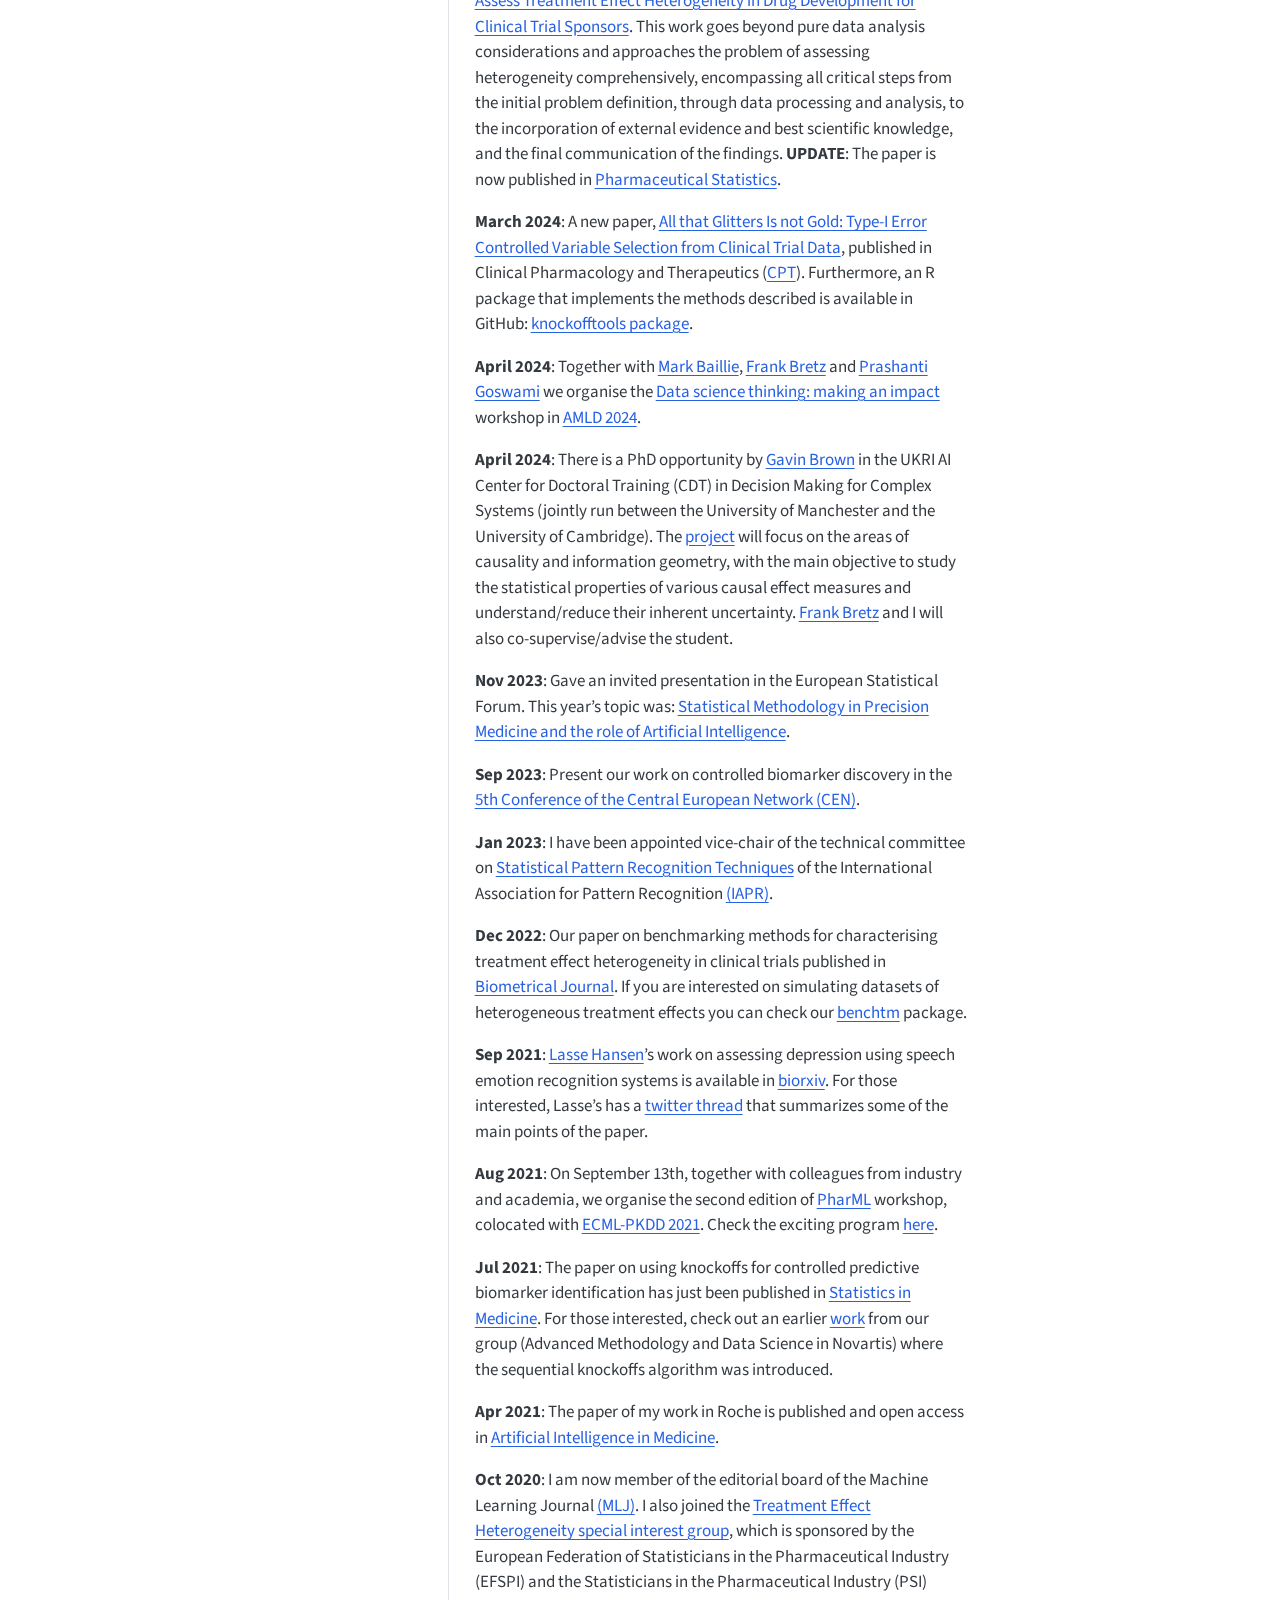
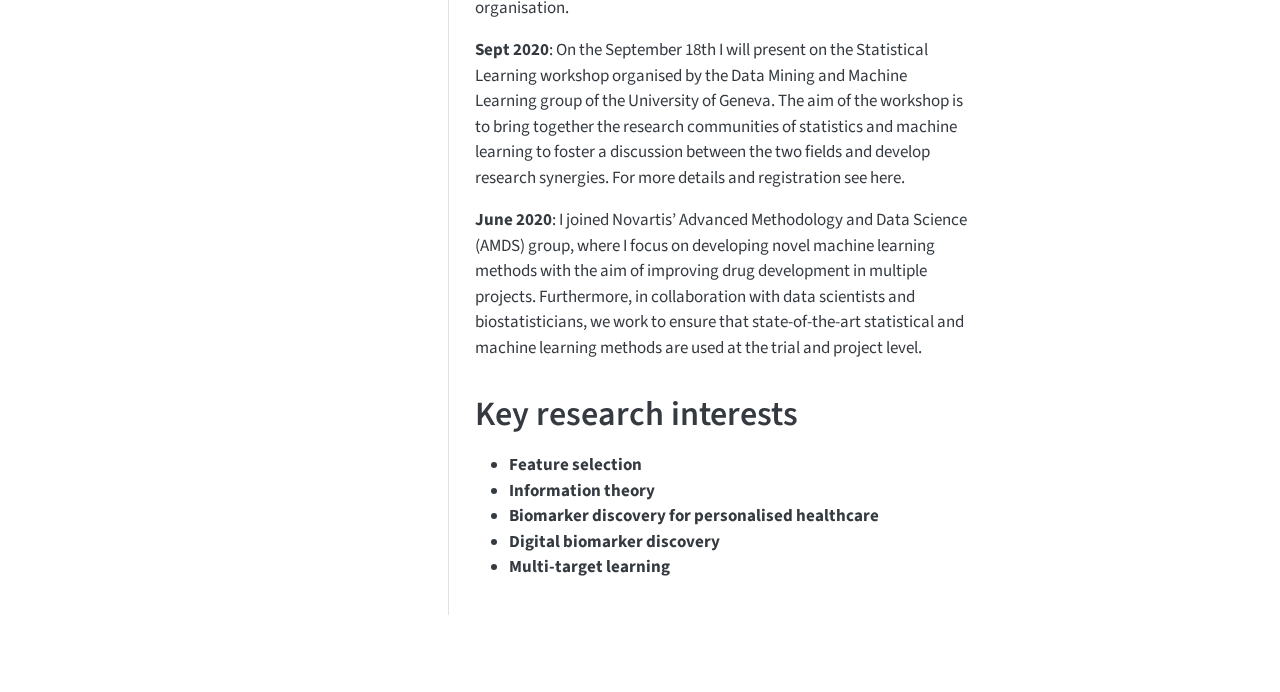
==== commit 2de2bace: "Built site for gh-pages" ====
--- a/index.html
+++ b/index.html
@@ -171,6 +171,7 @@
 <p><sup> <em>Disclaimer: this is my personal page, the content is my own responsibility and it is not connected to/supported by any entity with which I have been, am now, or will be affiliated.</em> </sup></p>
 <section id="news" class="level1">
 <h1>News</h1>
+<p><strong>March 2025</strong>: I am happy to present our recent work on assessing treatment effect heterogeneity in clinical trials at various events, including the <a href="https://www.eventbrite.co.uk/e/watch-workflow-to-assess-treatment-effect-heterogeneity-in-drug-development-tickets-1234546484769?aff=oddtdtcreator">AI in Healthcare seminars at the University of Manchester</a>, <a href="https://dagstat2025.de/Guide/conference_guide.pdf">DAGstat 2025</a>, and the <a href="https://community.amstat.org/discussion/isbs-webinar-series-watch-a-workflow-to-assess-treatment-effect-heterogeneity-in-drug-development-for-clinical-trial-sponsors">ISBS webinar series</a>.</p>
 <p><strong>February 2025</strong>: In our new paper <a href="https://arxiv.org/abs/2502.00713">Using Individualized Treatment Effects to Assess Treatment Effect Heterogeneity</a> we introduce methodologies for assessing heterogeneity using individualized treatment effects as a basis. These methods can be used to implement our recently proposed <a href="https://onlinelibrary.wiley.com/doi/full/10.1002/pst.2463">WATCH workflow</a> for binary and continuous endpoints. A big thanks to my Novartis co-authors (<a href="https://www.linkedin.com/in/cong-zhang-58777514b/">Cong Zhang</a>, <a href="https://www.linkedin.com/in/sun-hui-sophie-b7628581/">Sophie Sun</a>, <a href="https://www.linkedin.com/in/yao-chen-7967117b/">Yao Chen</a>, <a href="https://scholar.google.de/citations?user=HX-5x8oAAAAJ">Björn Bornkamp</a>) and <a href="https://amspector100.github.io/">Asher Spector</a> for a great collobartion.</p>
 <p><strong>January 2025</strong>: <a href="https://www.researchgate.net/profile/Laura-Moran-Fernandez-2">Laura</a>’s work on using low-precision conditional mutual information (CMI) for feature selection is published in <a href="https://www.sciencedirect.com/science/article/pii/S0031320325000354?CMX_ID=&amp;SIS_ID=&amp;dgcid=STMJ_219742_AUTH_SERV_PA&amp;utm_acid=244457521&amp;utm_campaign=STMJ_219742_AUTH_SERV_PA&amp;utm_in=DM537714&amp;utm_medium=email&amp;utm_source=AC_">Pattern Recognition</a>.</p>
 <p><strong>November 2024</strong>: I am pleased to announce my appointment as the chair of the technical committee on <a href="https://sites.google.com/view/iapr-tc1/home?pli=1">Statistical Pattern Recognition Techniques</a> of <a href="https://iapr.org/index.php">(IAPR)</a>. Together with <a href="https://maurapintor.github.io/">Maura Pintor</a>, I look forward to promoting interaction and collaboration among researchers engaged in statistical pattern recognition and machine learning.</p>
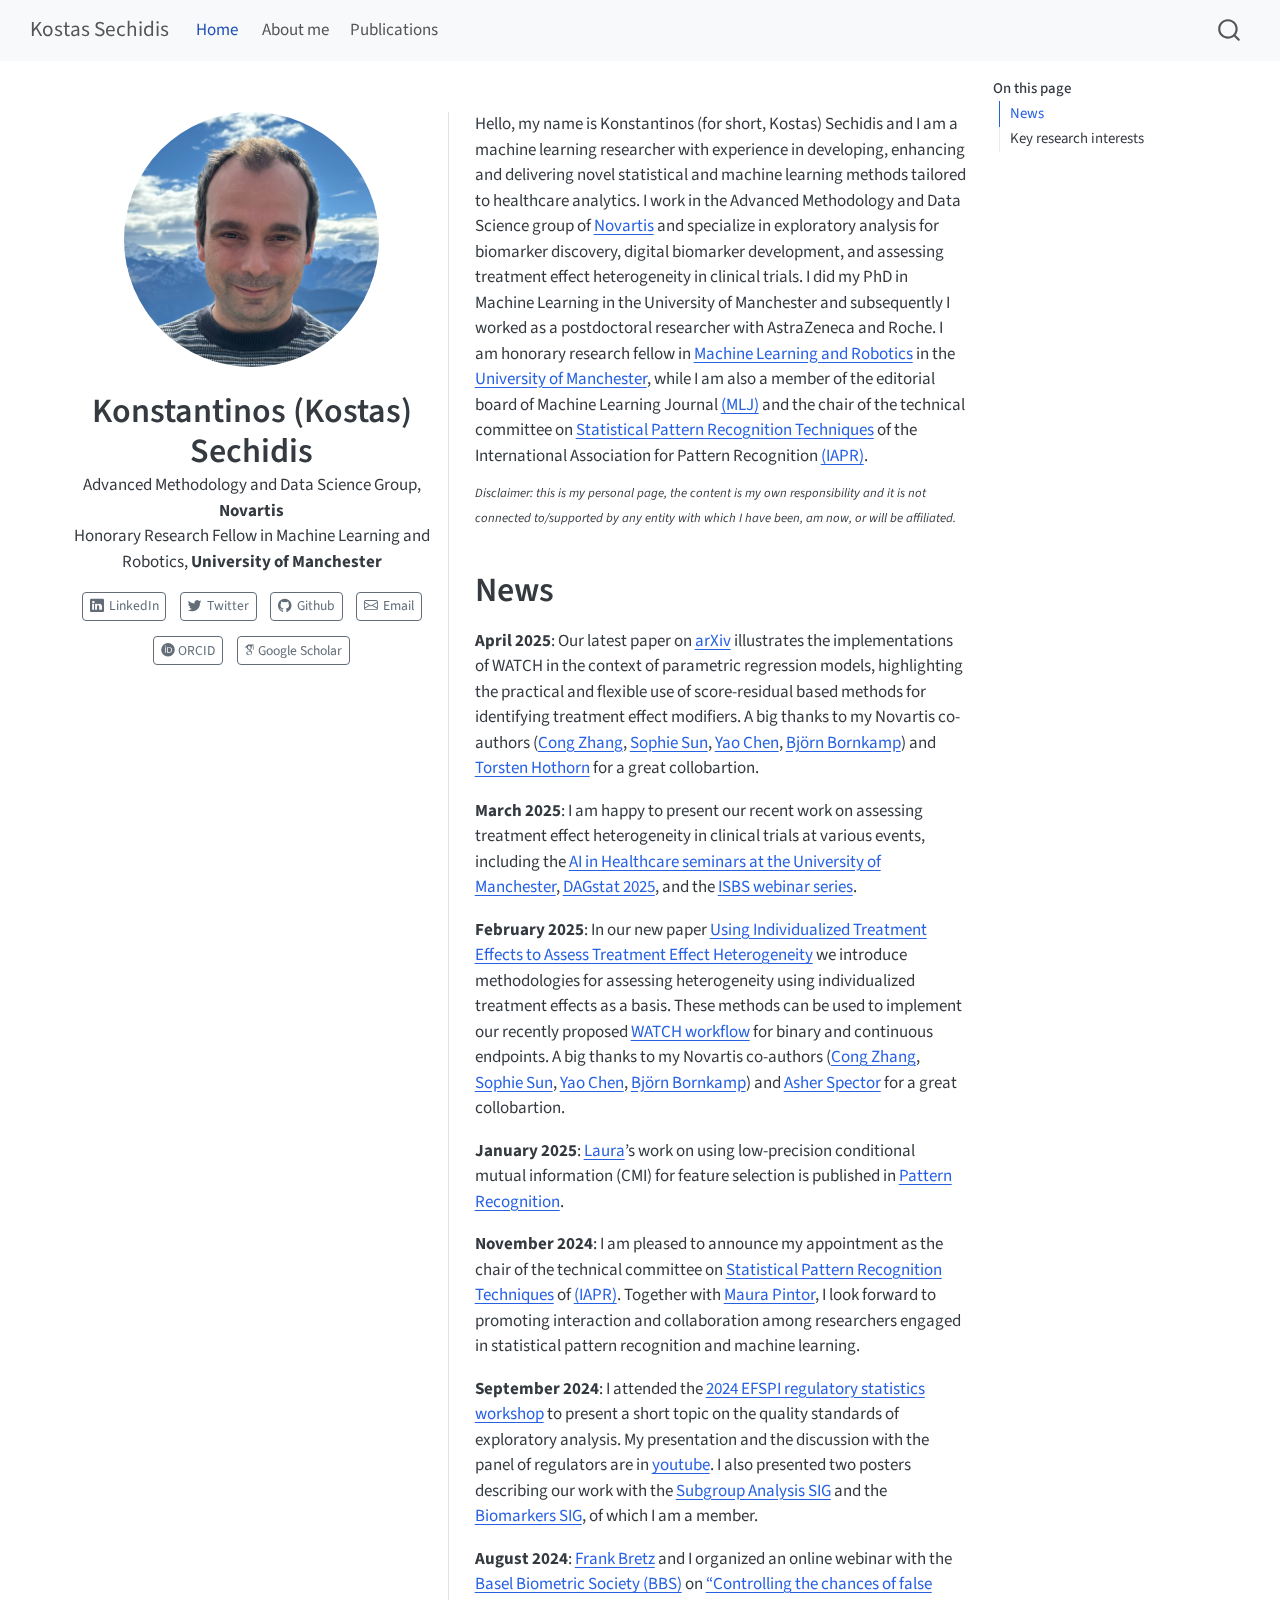
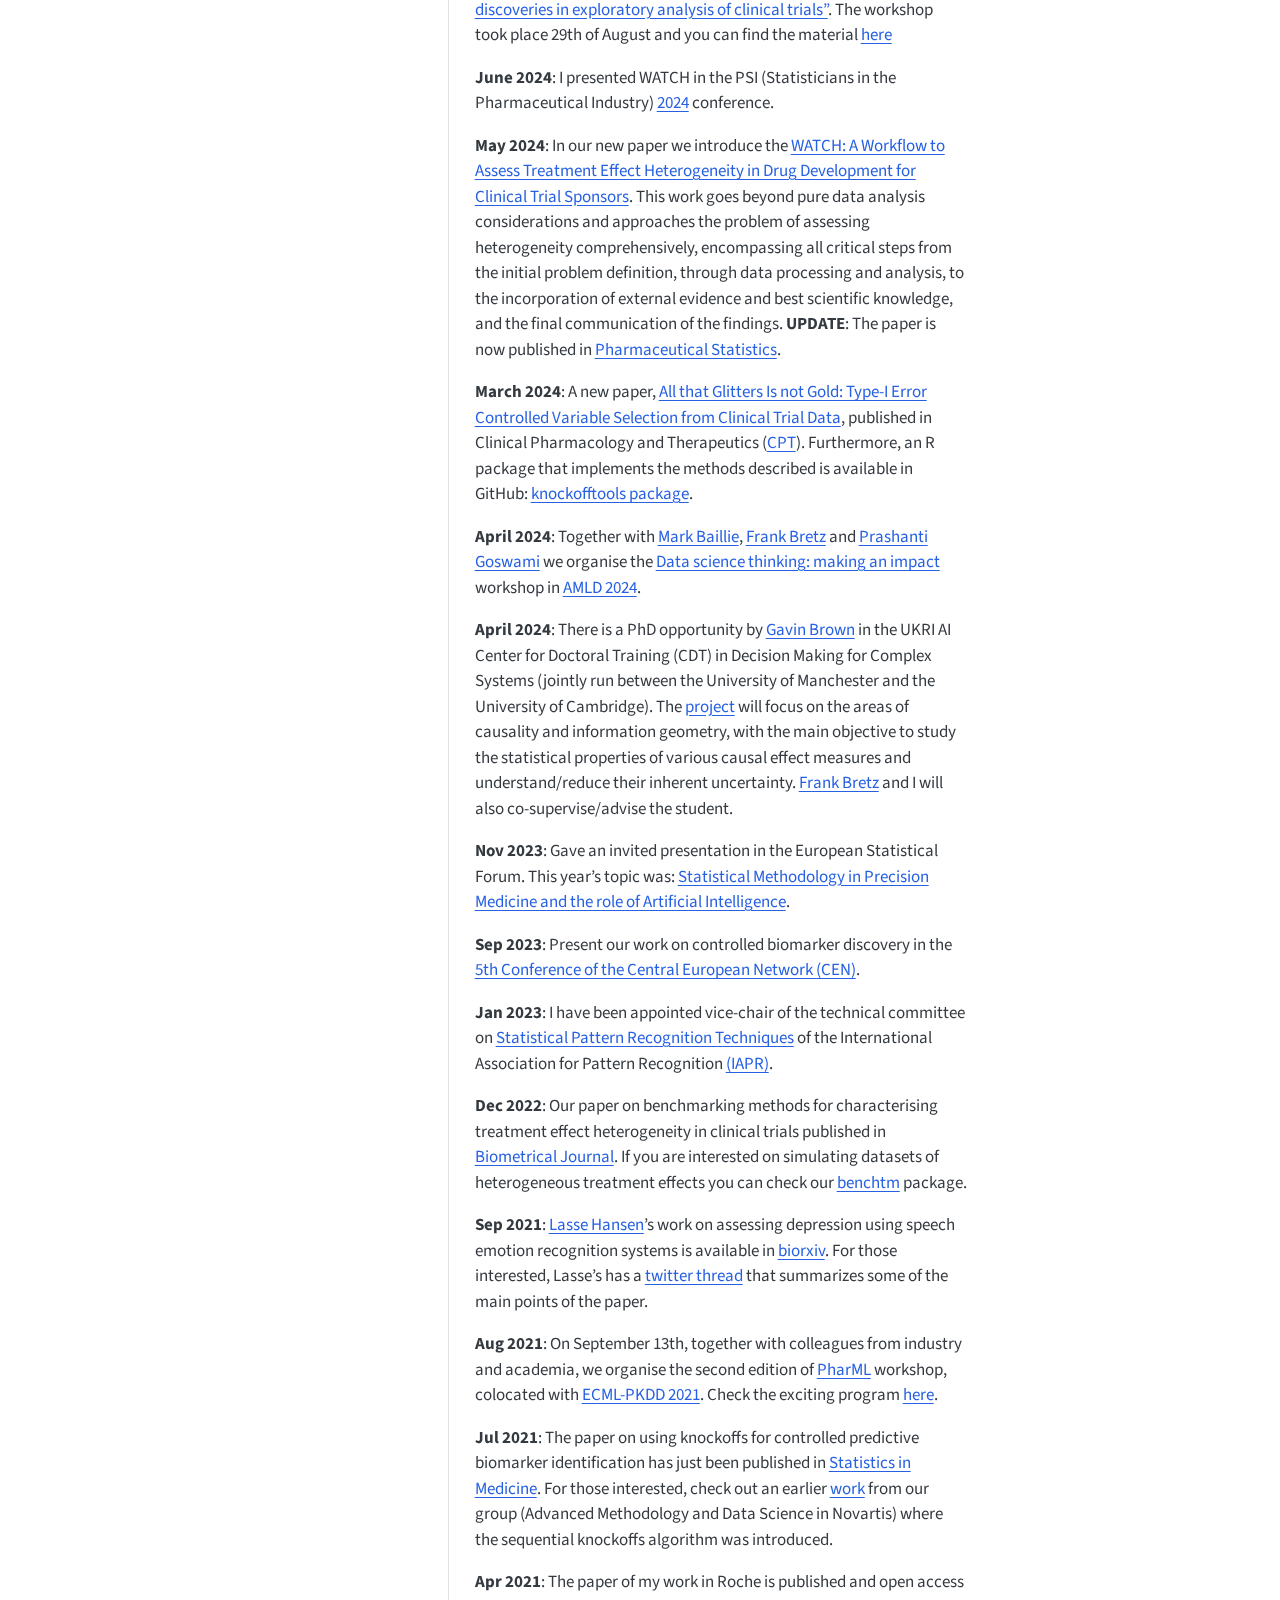
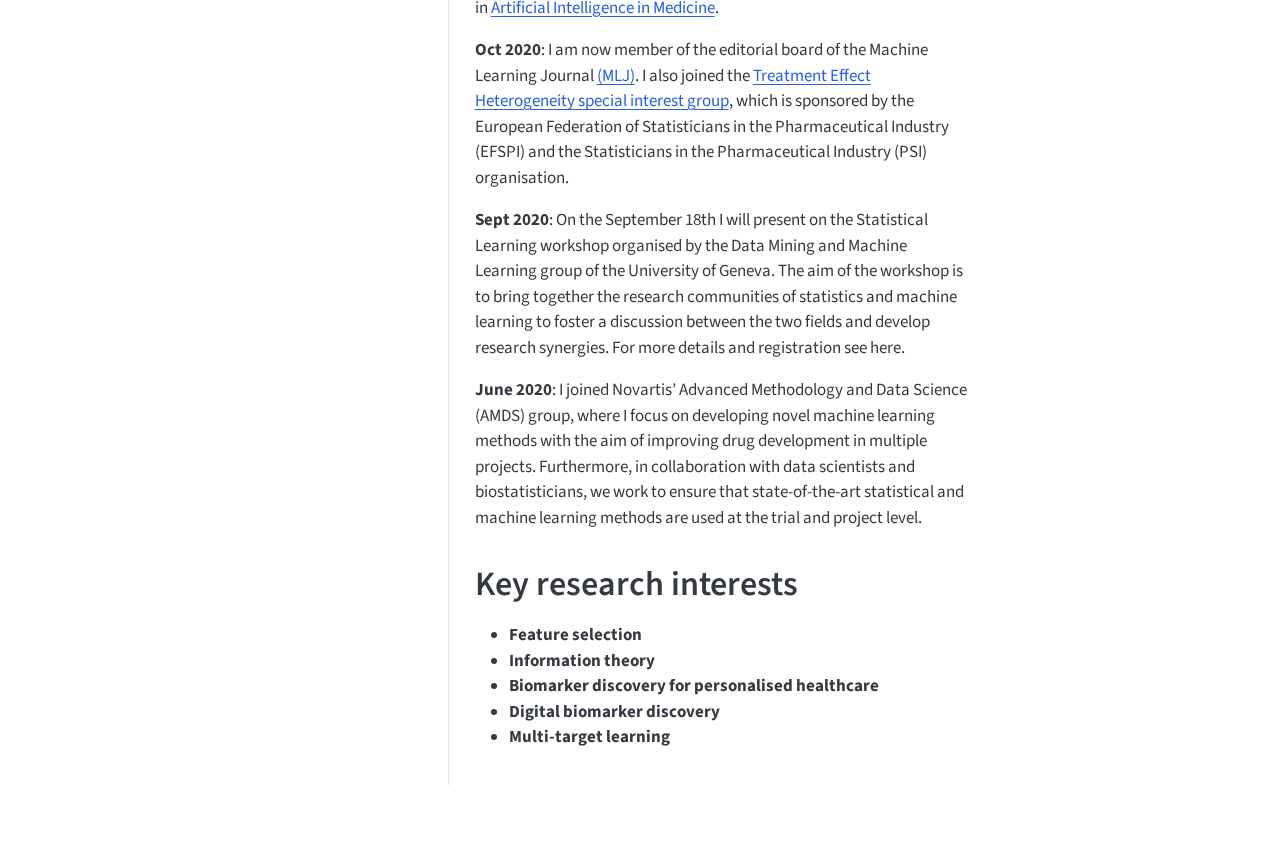
==== commit 8e54be30: "Built site for gh-pages" ====
--- a/index.html
+++ b/index.html
@@ -171,6 +171,7 @@
 <p><sup> <em>Disclaimer: this is my personal page, the content is my own responsibility and it is not connected to/supported by any entity with which I have been, am now, or will be affiliated.</em> </sup></p>
 <section id="news" class="level1">
 <h1>News</h1>
+<p><strong>April 2025</strong>: Our latest paper on <a href="https://arxiv.org/abs/2503.22548v1">arXiv</a> illustrates the implementations of WATCH in the context of parametric regression models, highlighting the practical and flexible use of score-residual based methods for identifying treatment effect modifiers. A big thanks to my Novartis co-authors (<a href="https://www.linkedin.com/in/cong-zhang-58777514b/">Cong Zhang</a>, <a href="https://www.linkedin.com/in/sun-hui-sophie-b7628581/">Sophie Sun</a>, <a href="https://www.linkedin.com/in/yao-chen-7967117b/">Yao Chen</a>, <a href="https://scholar.google.de/citations?user=HX-5x8oAAAAJ">Björn Bornkamp</a>) and <a href="https://scholar.google.de/citations?user=WakNuEUAAAAJ&amp;hl=en">Torsten Hothorn</a> for a great collobartion.</p>
 <p><strong>March 2025</strong>: I am happy to present our recent work on assessing treatment effect heterogeneity in clinical trials at various events, including the <a href="https://www.eventbrite.co.uk/e/watch-workflow-to-assess-treatment-effect-heterogeneity-in-drug-development-tickets-1234546484769?aff=oddtdtcreator">AI in Healthcare seminars at the University of Manchester</a>, <a href="https://dagstat2025.de/Guide/conference_guide.pdf">DAGstat 2025</a>, and the <a href="https://community.amstat.org/discussion/isbs-webinar-series-watch-a-workflow-to-assess-treatment-effect-heterogeneity-in-drug-development-for-clinical-trial-sponsors">ISBS webinar series</a>.</p>
 <p><strong>February 2025</strong>: In our new paper <a href="https://arxiv.org/abs/2502.00713">Using Individualized Treatment Effects to Assess Treatment Effect Heterogeneity</a> we introduce methodologies for assessing heterogeneity using individualized treatment effects as a basis. These methods can be used to implement our recently proposed <a href="https://onlinelibrary.wiley.com/doi/full/10.1002/pst.2463">WATCH workflow</a> for binary and continuous endpoints. A big thanks to my Novartis co-authors (<a href="https://www.linkedin.com/in/cong-zhang-58777514b/">Cong Zhang</a>, <a href="https://www.linkedin.com/in/sun-hui-sophie-b7628581/">Sophie Sun</a>, <a href="https://www.linkedin.com/in/yao-chen-7967117b/">Yao Chen</a>, <a href="https://scholar.google.de/citations?user=HX-5x8oAAAAJ">Björn Bornkamp</a>) and <a href="https://amspector100.github.io/">Asher Spector</a> for a great collobartion.</p>
 <p><strong>January 2025</strong>: <a href="https://www.researchgate.net/profile/Laura-Moran-Fernandez-2">Laura</a>’s work on using low-precision conditional mutual information (CMI) for feature selection is published in <a href="https://www.sciencedirect.com/science/article/pii/S0031320325000354?CMX_ID=&amp;SIS_ID=&amp;dgcid=STMJ_219742_AUTH_SERV_PA&amp;utm_acid=244457521&amp;utm_campaign=STMJ_219742_AUTH_SERV_PA&amp;utm_in=DM537714&amp;utm_medium=email&amp;utm_source=AC_">Pattern Recognition</a>.</p>
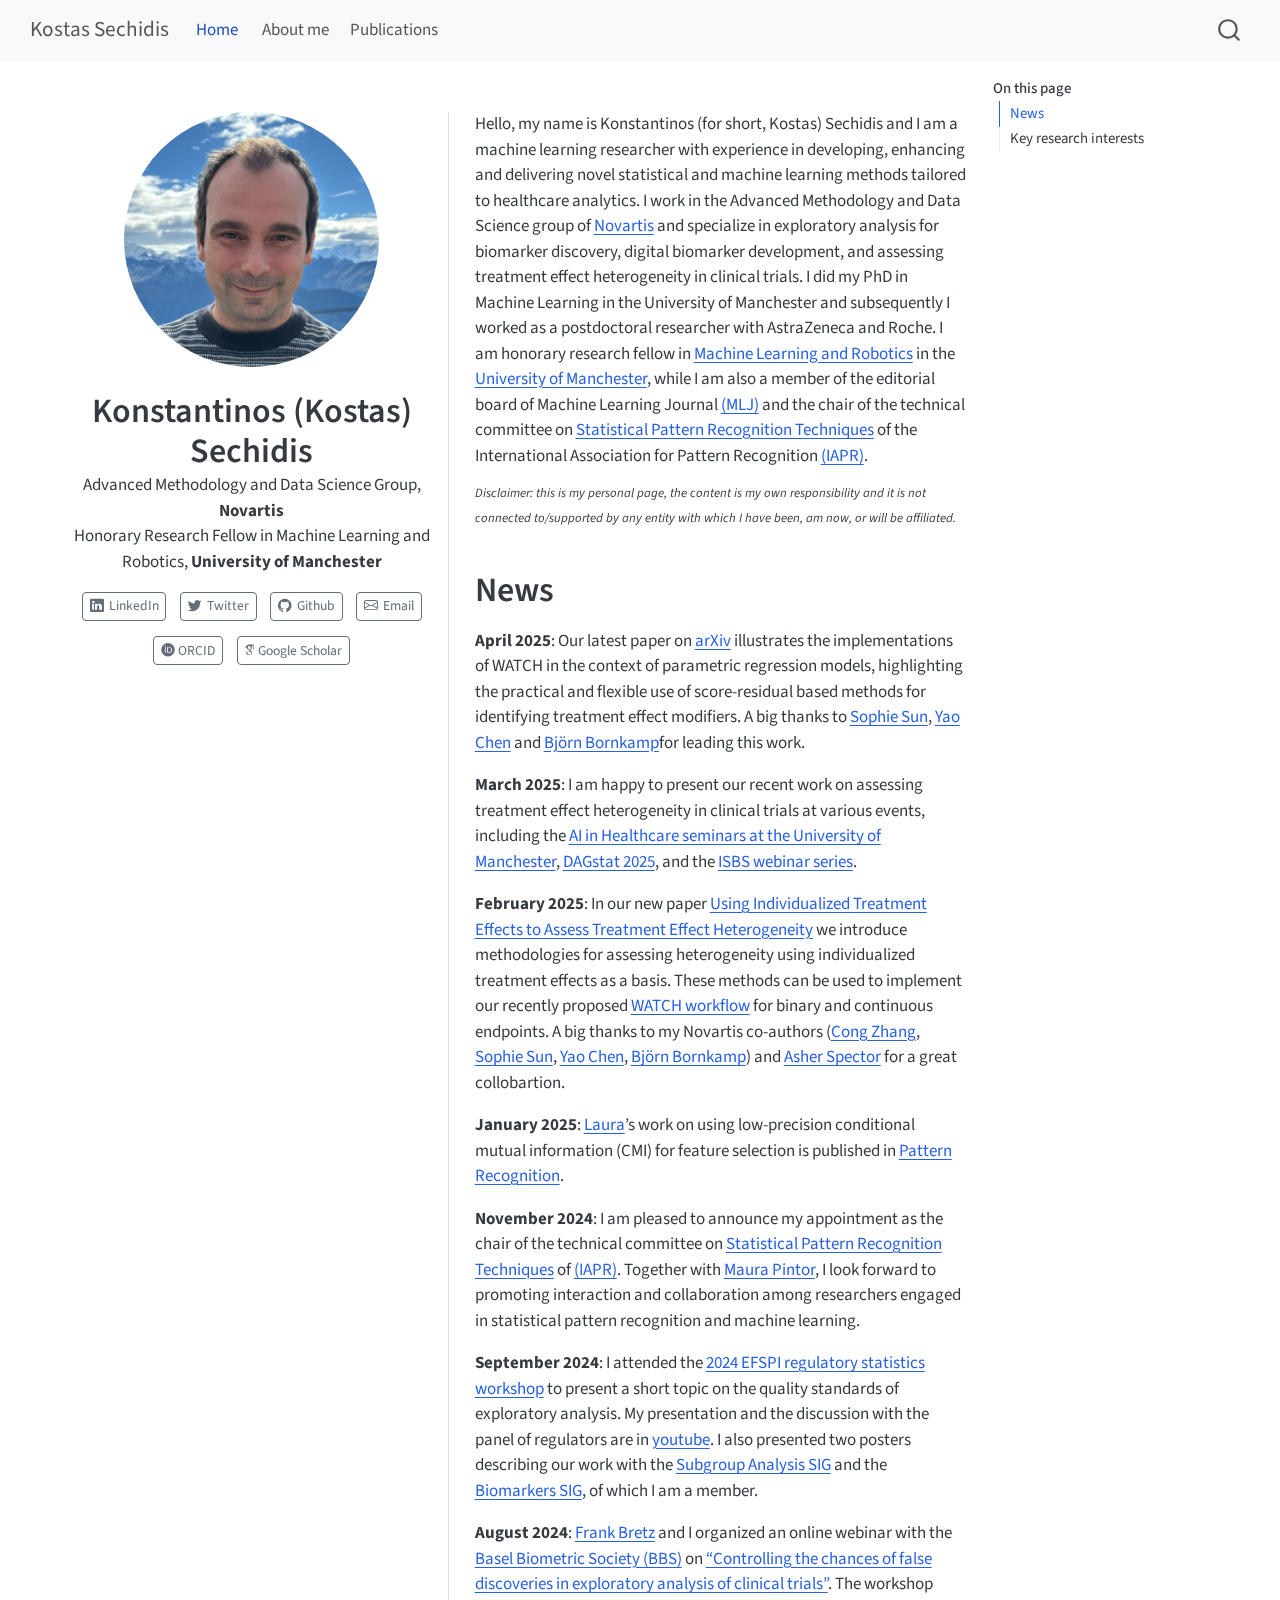
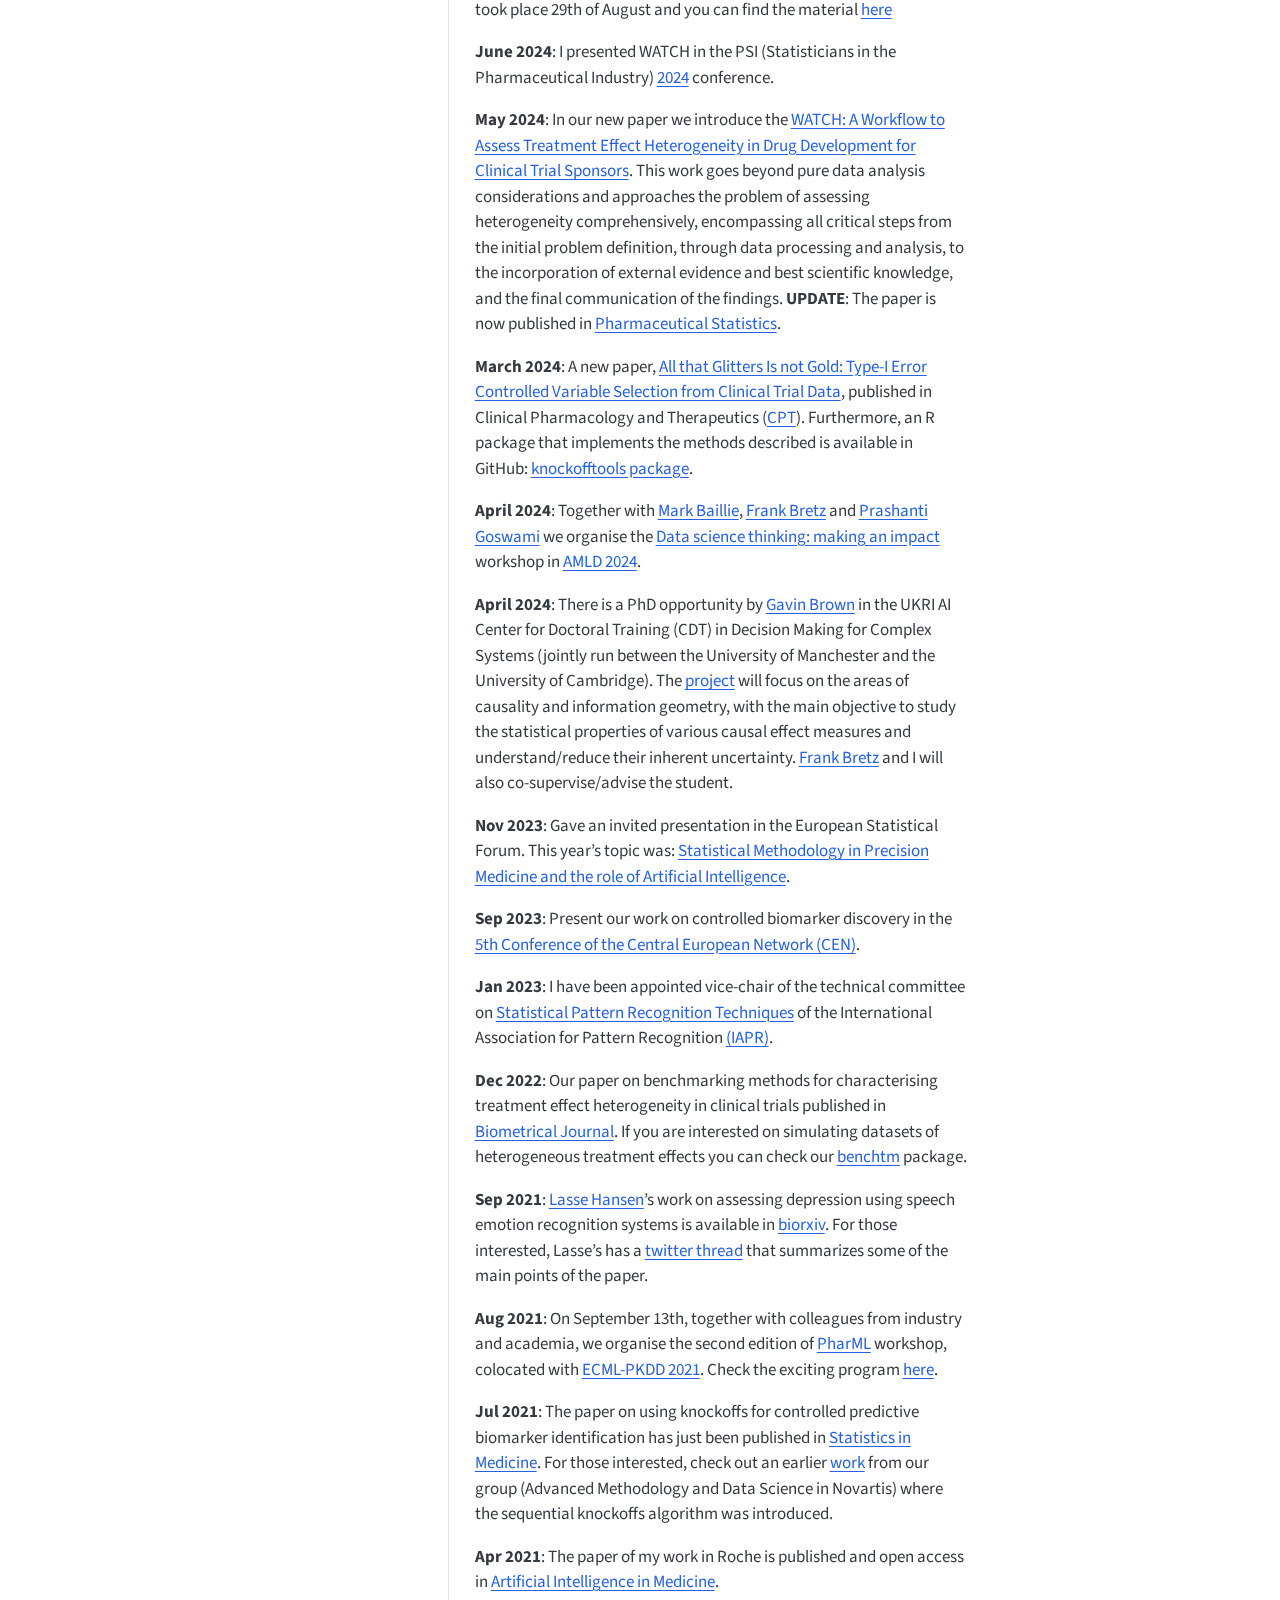
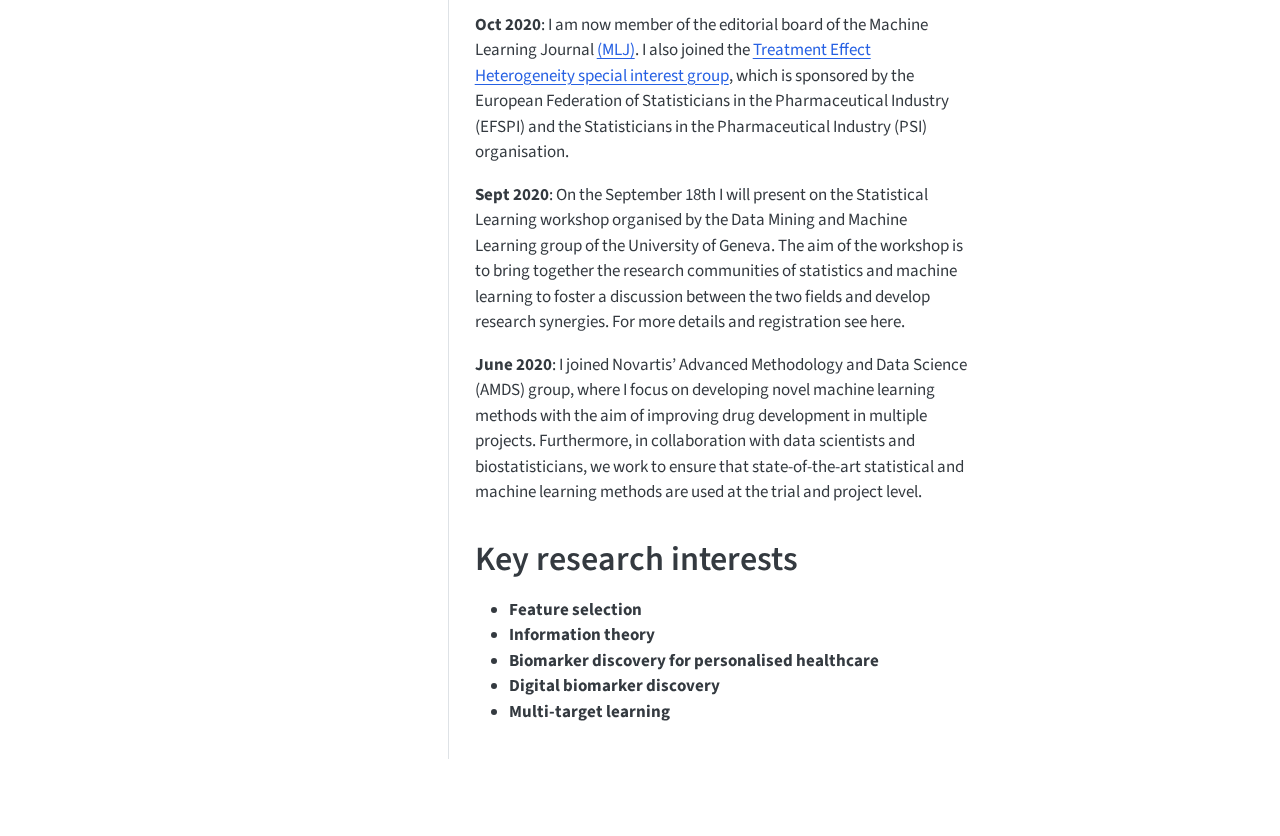
==== commit 3cf26157: "Built site for gh-pages" ====
--- a/index.html
+++ b/index.html
@@ -171,7 +171,7 @@
 <p><sup> <em>Disclaimer: this is my personal page, the content is my own responsibility and it is not connected to/supported by any entity with which I have been, am now, or will be affiliated.</em> </sup></p>
 <section id="news" class="level1">
 <h1>News</h1>
-<p><strong>April 2025</strong>: Our latest paper on <a href="https://arxiv.org/abs/2503.22548v1">arXiv</a> illustrates the implementations of WATCH in the context of parametric regression models, highlighting the practical and flexible use of score-residual based methods for identifying treatment effect modifiers. A big thanks to my Novartis co-authors (<a href="https://www.linkedin.com/in/cong-zhang-58777514b/">Cong Zhang</a>, <a href="https://www.linkedin.com/in/sun-hui-sophie-b7628581/">Sophie Sun</a>, <a href="https://www.linkedin.com/in/yao-chen-7967117b/">Yao Chen</a>, <a href="https://scholar.google.de/citations?user=HX-5x8oAAAAJ">Björn Bornkamp</a>) and <a href="https://scholar.google.de/citations?user=WakNuEUAAAAJ&amp;hl=en">Torsten Hothorn</a> for a great collobartion.</p>
+<p><strong>April 2025</strong>: Our latest paper on <a href="https://arxiv.org/abs/2503.22548v1">arXiv</a> illustrates the implementations of WATCH in the context of parametric regression models, highlighting the practical and flexible use of score-residual based methods for identifying treatment effect modifiers. A big thanks to <a href="https://www.linkedin.com/in/sun-hui-sophie-b7628581/">Sophie Sun</a>, <a href="https://www.linkedin.com/in/yao-chen-7967117b/">Yao Chen</a> and <a href="https://scholar.google.de/citations?user=HX-5x8oAAAAJ">Björn Bornkamp</a>for leading this work.</p>
 <p><strong>March 2025</strong>: I am happy to present our recent work on assessing treatment effect heterogeneity in clinical trials at various events, including the <a href="https://www.eventbrite.co.uk/e/watch-workflow-to-assess-treatment-effect-heterogeneity-in-drug-development-tickets-1234546484769?aff=oddtdtcreator">AI in Healthcare seminars at the University of Manchester</a>, <a href="https://dagstat2025.de/Guide/conference_guide.pdf">DAGstat 2025</a>, and the <a href="https://community.amstat.org/discussion/isbs-webinar-series-watch-a-workflow-to-assess-treatment-effect-heterogeneity-in-drug-development-for-clinical-trial-sponsors">ISBS webinar series</a>.</p>
 <p><strong>February 2025</strong>: In our new paper <a href="https://arxiv.org/abs/2502.00713">Using Individualized Treatment Effects to Assess Treatment Effect Heterogeneity</a> we introduce methodologies for assessing heterogeneity using individualized treatment effects as a basis. These methods can be used to implement our recently proposed <a href="https://onlinelibrary.wiley.com/doi/full/10.1002/pst.2463">WATCH workflow</a> for binary and continuous endpoints. A big thanks to my Novartis co-authors (<a href="https://www.linkedin.com/in/cong-zhang-58777514b/">Cong Zhang</a>, <a href="https://www.linkedin.com/in/sun-hui-sophie-b7628581/">Sophie Sun</a>, <a href="https://www.linkedin.com/in/yao-chen-7967117b/">Yao Chen</a>, <a href="https://scholar.google.de/citations?user=HX-5x8oAAAAJ">Björn Bornkamp</a>) and <a href="https://amspector100.github.io/">Asher Spector</a> for a great collobartion.</p>
 <p><strong>January 2025</strong>: <a href="https://www.researchgate.net/profile/Laura-Moran-Fernandez-2">Laura</a>’s work on using low-precision conditional mutual information (CMI) for feature selection is published in <a href="https://www.sciencedirect.com/science/article/pii/S0031320325000354?CMX_ID=&amp;SIS_ID=&amp;dgcid=STMJ_219742_AUTH_SERV_PA&amp;utm_acid=244457521&amp;utm_campaign=STMJ_219742_AUTH_SERV_PA&amp;utm_in=DM537714&amp;utm_medium=email&amp;utm_source=AC_">Pattern Recognition</a>.</p>
